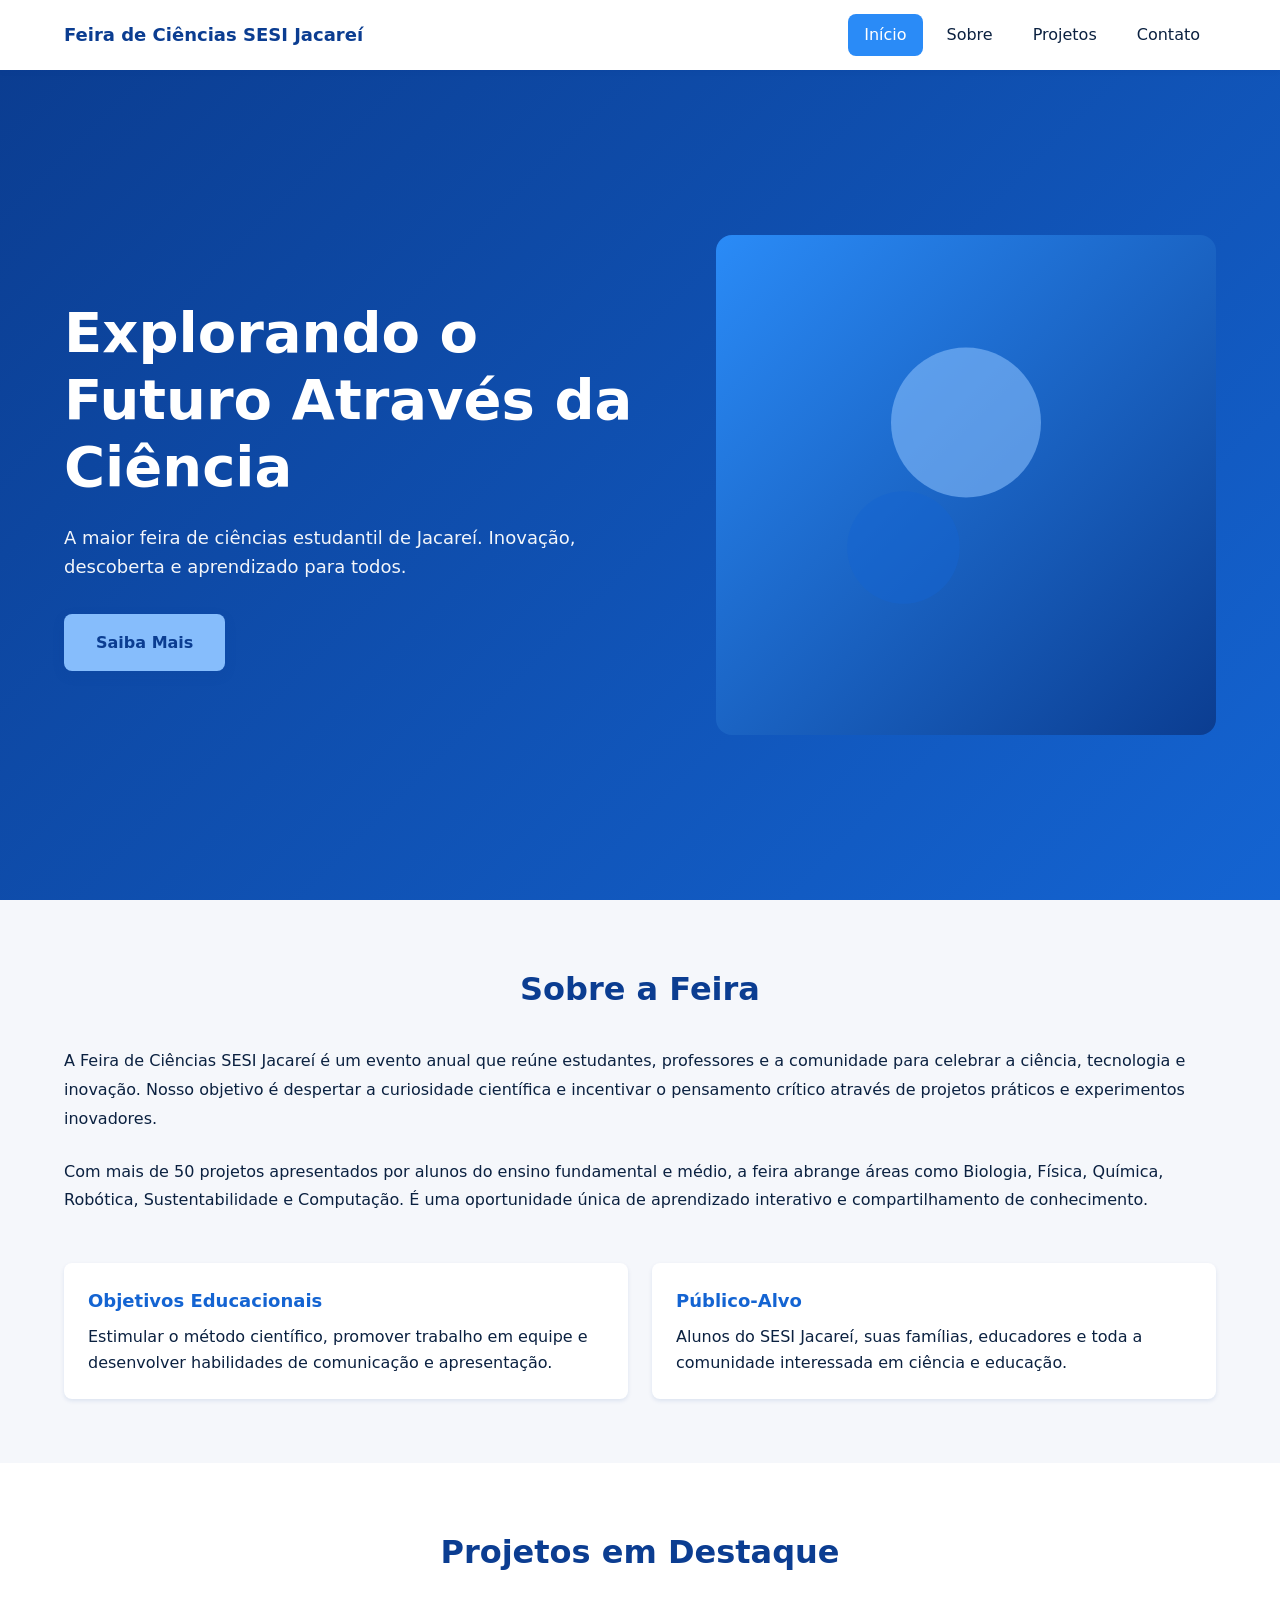
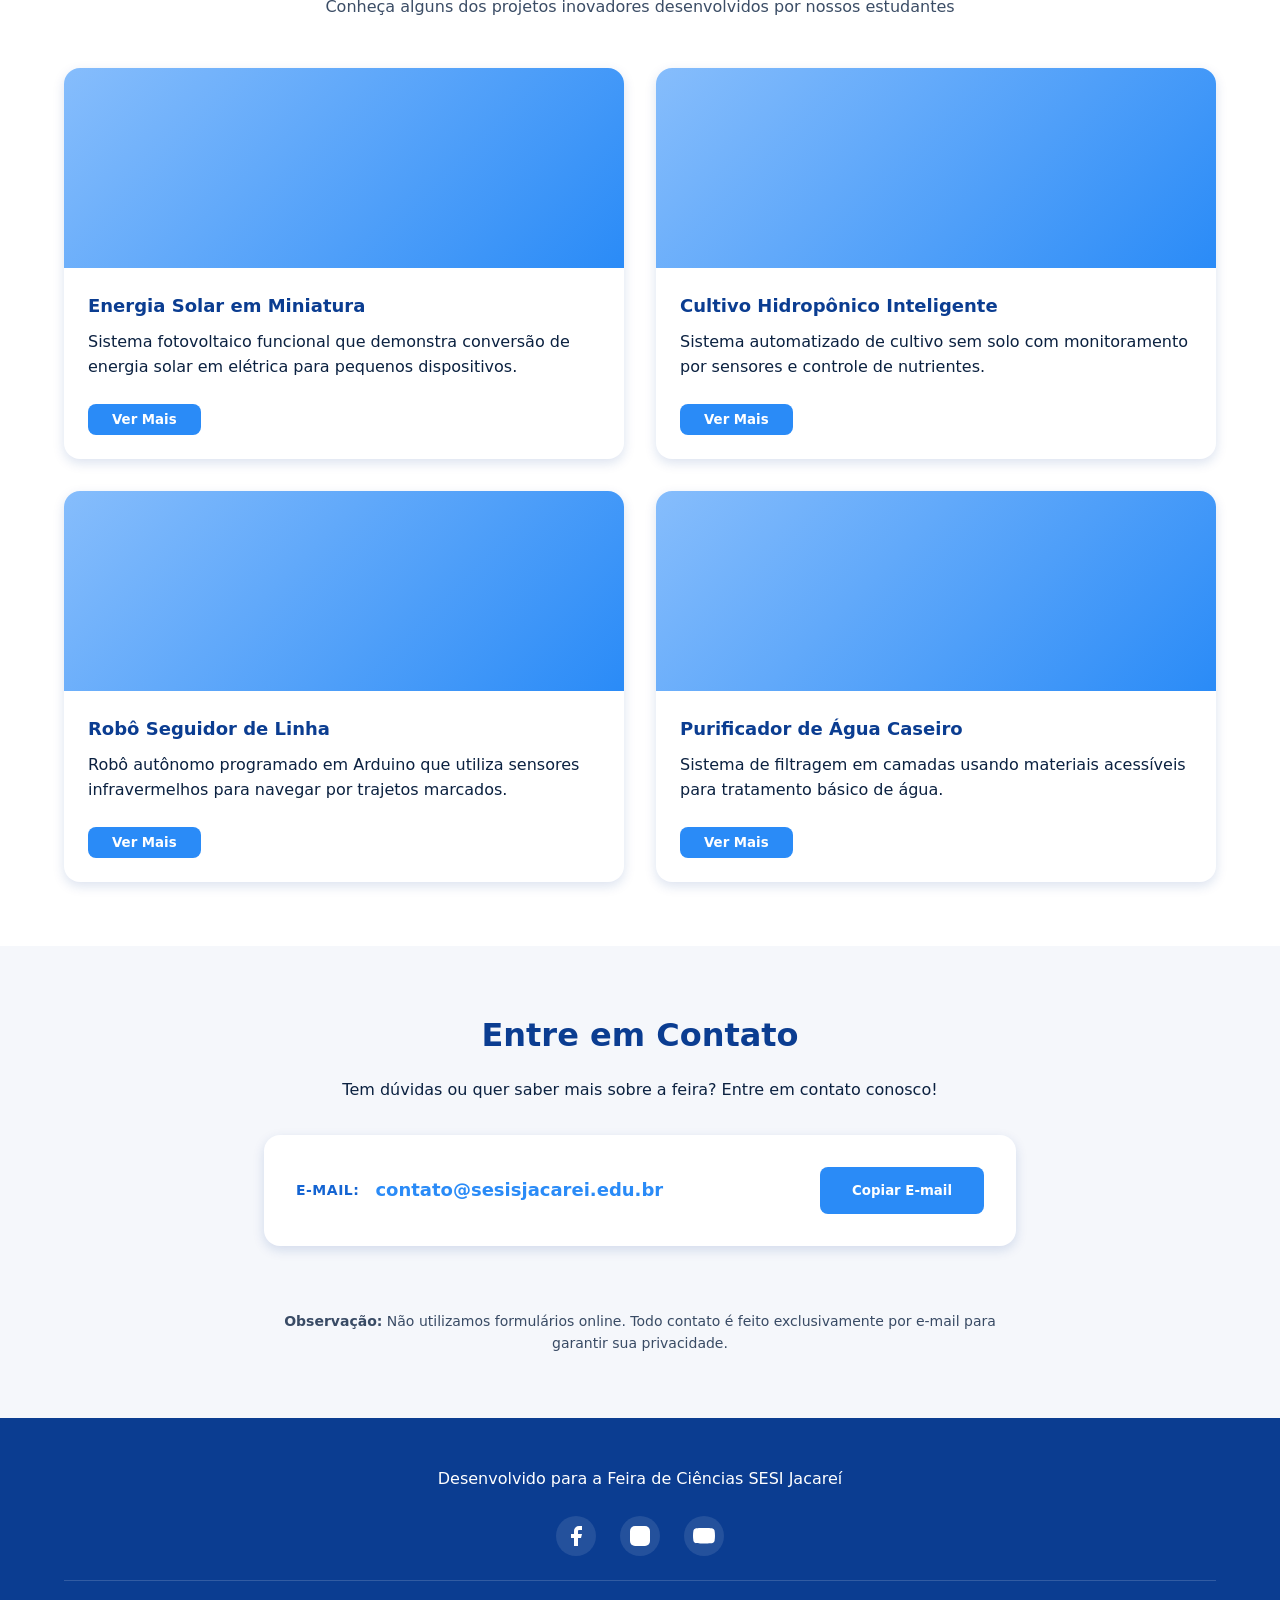
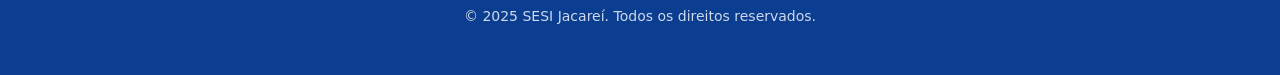
==== index.html @ a17e0c6d "Add landing page for Feira de Ciências SESI Jacareí Create a professional, accessible, and responsiv" ====
<!-- ========================================
     INDEX.HTML - Feira de Ciências SESI Jacareí
     HTML semântico e acessível (WCAG 2.1 AA)
     ======================================== -->
<!DOCTYPE html>
<html lang="pt-BR">
<head>
    <meta charset="UTF-8">
    <meta name="viewport" content="width=device-width, initial-scale=1.0">
    <meta name="description" content="Feira de Ciências SESI Jacareí - Explorando o futuro através da ciência e inovação">
    <meta name="theme-color" content="#0b3d91">
    <title>Feira de Ciências SESI Jacareí 2025</title>
    <link rel="stylesheet" href="styles.css">
</head>
<body>
    <!-- Header fixo com navegação -->
    <header class="header" id="header">
        <div class="header__container">
            <div class="header__logo">
                <a href="#hero" class="header__logo-link" aria-label="Ir para o início">
                    Feira de Ciências SESI Jacareí
                </a>
            </div>
            
            <button 
                class="header__toggle" 
                id="menu-toggle" 
                aria-expanded="false" 
                aria-controls="nav-menu"
                aria-label="Abrir menu de navegação">
                <span class="header__toggle-icon"></span>
            </button>
            
            <nav class="nav" id="nav-menu">
                <ul class="nav__list">
                    <li class="nav__item">
                        <a href="#hero" class="nav__link nav__link--active">Início</a>
                    </li>
                    <li class="nav__item">
                        <a href="#about" class="nav__link">Sobre</a>
                    </li>
                    <li class="nav__item">
                        <a href="#projects" class="nav__link">Projetos</a>
                    </li>
                    <li class="nav__item">
                        <a href="#contact" class="nav__link">Contato</a>
                    </li>
                </ul>
            </nav>
        </div>
    </header>

    <main class="main">
        <!-- Hero Section -->
        <section class="hero" id="hero">
            <div class="hero__container">
                <div class="hero__content">
                    <h1 class="hero__title">
                        Explorando o Futuro Através da Ciência
                    </h1>
                    <p class="hero__subtitle">
                        A maior feira de ciências estudantil de Jacareí. 
                        Inovação, descoberta e aprendizado para todos.
                    </p>
                    <a href="#about" class="hero__cta">
                        Saiba Mais
                    </a>
                </div>
                <div class="hero__image">
                    <!-- Imagem responsiva com srcset -->
                    <picture>
                        <source 
                            media="(min-width: 768px)" 
                            srcset="data:image/svg+xml,%3Csvg xmlns='http://www.w3.org/2000/svg' viewBox='0 0 800 600'%3E%3Cdefs%3E%3ClinearGradient id='grad' x1='0%25' y1='0%25' x2='100%25' y2='100%25'%3E%3Cstop offset='0%25' style='stop-color:%232a8bf7;stop-opacity:1' /%3E%3Cstop offset='100%25' style='stop-color:%230b3d91;stop-opacity:1' /%3E%3C/linearGradient%3E%3C/defs%3E%3Crect width='800' height='600' fill='url(%23grad)'/%3E%3Ccircle cx='400' cy='200' r='80' fill='%2386bdfc' opacity='0.6'/%3E%3Ccircle cx='300' cy='350' r='60' fill='%231464d2' opacity='0.5'/%3E%3Ccircle cx='550' cy='400' r='70' fill='%232a8bf7' opacity='0.4'/%3E%3Cpath d='M 200 500 Q 400 400 600 500' stroke='%23f5f7fb' stroke-width='3' fill='none' opacity='0.7'/%3E%3C/svg%3E">
                        <img 
                            src="data:image/svg+xml,%3Csvg xmlns='http://www.w3.org/2000/svg' viewBox='0 0 400 400'%3E%3Cdefs%3E%3ClinearGradient id='grad2' x1='0%25' y1='0%25' x2='100%25' y2='100%25'%3E%3Cstop offset='0%25' style='stop-color:%232a8bf7;stop-opacity:1' /%3E%3Cstop offset='100%25' style='stop-color:%230b3d91;stop-opacity:1' /%3E%3C/linearGradient%3E%3C/defs%3E%3Crect width='400' height='400' fill='url(%23grad2)'/%3E%3Ccircle cx='200' cy='150' r='60' fill='%2386bdfc' opacity='0.6'/%3E%3Ccircle cx='150' cy='250' r='45' fill='%231464d2' opacity='0.5'/%3E%3C/svg%3E" 
                            alt="Ilustração representando ciência e inovação com formas geométricas abstratas"
                            class="hero__img"
                            loading="lazy">
                    </picture>
                </div>
            </div>
        </section>

        <!-- Sobre Section -->
        <section class="about" id="about">
            <div class="about__container">
                <h2 class="about__title">Sobre a Feira</h2>
                <div class="about__content">
                    <p class="about__text">
                        A Feira de Ciências SESI Jacareí é um evento anual que reúne estudantes, 
                        professores e a comunidade para celebrar a ciência, tecnologia e inovação. 
                        Nosso objetivo é despertar a curiosidade científica e incentivar o 
                        pensamento crítico através de projetos práticos e experimentos inovadores.
                    </p>
                    <p class="about__text">
                        Com mais de 50 projetos apresentados por alunos do ensino fundamental e médio, 
                        a feira abrange áreas como Biologia, Física, Química, Robótica, Sustentabilidade 
                        e Computação. É uma oportunidade única de aprendizado interativo e compartilhamento 
                        de conhecimento.
                    </p>
                    <div class="about__highlights">
                        <div class="about__highlight-item">
                            <h3 class="about__highlight-title">Objetivos Educacionais</h3>
                            <p class="about__highlight-text">
                                Estimular o método científico, promover trabalho em equipe e 
                                desenvolver habilidades de comunicação e apresentação.
                            </p>
                        </div>
                        <div class="about__highlight-item">
                            <h3 class="about__highlight-title">Público-Alvo</h3>
                            <p class="about__highlight-text">
                                Alunos do SESI Jacareí, suas famílias, educadores e toda a 
                                comunidade interessada em ciência e educação.
                            </p>
                        </div>
                    </div>
                </div>
            </div>
        </section>

        <!-- Projetos Section -->
        <section class="projects" id="projects">
            <div class="projects__container">
                <h2 class="projects__title">Projetos em Destaque</h2>
                <p class="projects__subtitle">
                    Conheça alguns dos projetos inovadores desenvolvidos por nossos estudantes
                </p>
                <div class="projects__grid" id="projects-grid">
                    <!-- Cards serão inseridos via JavaScript -->
                </div>
            </div>
        </section>

        <!-- Contato Section -->
        <section class="contact" id="contact">
            <div class="contact__container">
                <h2 class="contact__title">Entre em Contato</h2>
                <p class="contact__description">
                    Tem dúvidas ou quer saber mais sobre a feira? Entre em contato conosco!
                </p>
                
                <div class="contact__email-box">
                    <div class="contact__email-content">
                        <span class="contact__email-label">E-mail:</span>
                        <a 
                            href="mailto:contato@sesisjacarei.edu.br" 
                            class="contact__email-link"
                            id="email-link">
                            contato@sesisjacarei.edu.br
                        </a>
                    </div>
                    <button 
                        class="contact__copy-btn" 
                        id="copy-email-btn"
                        aria-label="Copiar e-mail para a área de transferência">
                        Copiar E-mail
                    </button>
                </div>
                
                <!-- Feedback acessível para cópia -->
                <div 
                    class="contact__feedback" 
                    id="copy-feedback" 
                    role="status" 
                    aria-live="polite" 
                    aria-atomic="true">
                </div>
                
                <p class="contact__note">
                    <strong>Observação:</strong> Não utilizamos formulários online. 
                    Todo contato é feito exclusivamente por e-mail para garantir sua privacidade.
                </p>
            </div>
        </section>
    </main>

    <!-- Footer -->
    <footer class="footer">
        <div class="footer__container">
            <div class="footer__content">
                <p class="footer__text">
                    Desenvolvido para a Feira de Ciências SESI Jacareí
                </p>
                <div class="footer__social">
                    <a href="#" class="footer__social-link" aria-label="Visite nosso Facebook">
                        <svg width="24" height="24" viewBox="0 0 24 24" fill="currentColor" aria-hidden="true">
                            <path d="M18 2h-3a5 5 0 0 0-5 5v3H7v4h3v8h4v-8h3l1-4h-4V7a1 1 0 0 1 1-1h3z"/>
                        </svg>
                    </a>
                    <a href="#" class="footer__social-link" aria-label="Visite nosso Instagram">
                        <svg width="24" height="24" viewBox="0 0 24 24" fill="currentColor" aria-hidden="true">
                            <rect x="2" y="2" width="20" height="20" rx="5" ry="5"/>
                            <path d="M16 11.37A4 4 0 1 1 12.63 8 4 4 0 0 1 16 11.37z" fill="white"/>
                            <line x1="17.5" y1="6.5" x2="17.51" y2="6.5" stroke="white" stroke-width="2"/>
                        </svg>
                    </a>
                    <a href="#" class="footer__social-link" aria-label="Visite nosso YouTube">
                        <svg width="24" height="24" viewBox="0 0 24 24" fill="currentColor" aria-hidden="true">
                            <path d="M22.54 6.42a2.78 2.78 0 0 0-1.94-2C18.88 4 12 4 12 4s-6.88 0-8.6.46a2.78 2.78 0 0 0-1.94 2A29 29 0 0 0 1 11.75a29 29 0 0 0 .46 5.33A2.78 2.78 0 0 0 3.4 19c1.72.46 8.6.46 8.6.46s6.88 0 8.6-.46a2.78 2.78 0 0 0 1.94-2 29 29 0 0 0 .46-5.25 29 29 0 0 0-.46-5.33z"/>
                            <polygon points="9.75 15.02 15.5 11.75 9.75 8.48 9.75 15.02" fill="white"/>
                        </svg>
                    </a>
                </div>
            </div>
            <p class="footer__copyright">
                &copy; 2025 SESI Jacareí. Todos os direitos reservados.
            </p>
        </div>
    </footer>

    <!-- Modal para Ver Mais (acessível) -->
    <div class="modal" id="project-modal" role="dialog" aria-modal="true" aria-labelledby="modal-title" hidden>
        <div class="modal__overlay" id="modal-overlay"></div>
        <div class="modal__content">
            <button class="modal__close" id="modal-close" aria-label="Fechar modal">
                &times;
            </button>
            <h3 class="modal__title" id="modal-title"></h3>
            <div class="modal__body" id="modal-body"></div>
        </div>
    </div>

    <script src="script.js" defer></script>
</body>
</html>
---- styles.css ----
/* ========================================
   STYLES.CSS - Feira de Ciências SESI Jacareí
   CSS modular, mobile-first com variáveis
   Metodologia BEM para nomenclatura
   ======================================== */

/* ========================================
   1. CUSTOM PROPERTIES (Variáveis CSS)
   ======================================== */
:root {
    /* Paleta de cores - tons de azul */
    --blue-900: #0b3d91;
    --blue-700: #1464d2;
    --blue-500: #2a8bf7;
    --blue-300: #86bdfc;
    --gray-100: #f5f7fb;
    --text: #0b2140;
    --white: #ffffff;
    
    /* Tipografia */
    --font-primary: 'Poppins', system-ui, -apple-system, Arial, sans-serif;
    --font-size-base: 1rem;
    --font-size-sm: 0.875rem;
    --font-size-lg: 1.125rem;
    --font-size-xl: clamp(1.5rem, 4vw, 2rem);
    --font-size-2xl: clamp(2rem, 6vw, 3.5rem);
    
    /* Espaçamento */
    --spacing-xs: 0.5rem;
    --spacing-sm: 1rem;
    --spacing-md: 1.5rem;
    --spacing-lg: 2rem;
    --spacing-xl: 3rem;
    --spacing-2xl: 4rem;
    
    /* Layout */
    --container-max-width: 1200px;
    --header-height: 70px;
    
    /* Transições */
    --transition-base: 0.3s ease;
    --transition-slow: 0.5s ease;
    
    /* Sombras */
    --shadow-sm: 0 2px 4px rgba(11, 61, 145, 0.1);
    --shadow-md: 0 4px 12px rgba(11, 61, 145, 0.15);
    --shadow-lg: 0 8px 24px rgba(11, 61, 145, 0.2);
    
    /* Border radius */
    --radius-sm: 0.25rem;
    --radius-md: 0.5rem;
    --radius-lg: 1rem;
}

/* ========================================
   2. RESET E BASE
   ======================================== */
*, *::before, *::after {
    box-sizing: border-box;
    margin: 0;
    padding: 0;
}

html {
    scroll-behavior: smooth;
    font-size: 16px;
}

body {
    font-family: var(--font-primary);
    font-size: var(--font-size-base);
    line-height: 1.6;
    color: var(--text);
    background-color: var(--white);
    overflow-x: hidden;
}

/* Acessibilidade - respeitar preferência de movimento reduzido */
@media (prefers-reduced-motion: reduce) {
    *, *::before, *::after {
        animation-duration: 0.01ms !important;
        animation-iteration-count: 1 !important;
        transition-duration: 0.01ms !important;
    }
    
    html {
        scroll-behavior: auto;
    }
}

/* Foco visível para navegação por teclado */
:focus {
    outline: 3px solid var(--blue-500);
    outline-offset: 2px;
}

:focus:not(:focus-visible) {
    outline: none;
}

:focus-visible {
    outline: 3px solid var(--blue-500);
    outline-offset: 2px;
}

img {
    max-width: 100%;
    height: auto;
    display: block;
}

a {
    text-decoration: none;
    color: inherit;
}

button {
    font-family: inherit;
    cursor: pointer;
    border: none;
    background: none;
}

ul {
    list-style: none;
}

/* ========================================
   3. HEADER (fixo com navegação)
   ======================================== */
.header {
    position: fixed;
    top: 0;
    left: 0;
    width: 100%;
    height: var(--header-height);
    background-color: var(--white);
    box-shadow: var(--shadow-sm);
    z-index: 1000;
    transition: box-shadow var(--transition-base);
}

.header--scrolled {
    box-shadow: var(--shadow-md);
}

.header__container {
    max-width: var(--container-max-width);
    height: 100%;
    margin: 0 auto;
    padding: 0 var(--spacing-sm);
    display: flex;
    align-items: center;
    justify-content: space-between;
}

.header__logo-link {
    font-size: var(--font-size-lg);
    font-weight: 700;
    color: var(--blue-900);
    transition: color var(--transition-base);
}

.header__logo-link:hover,
.header__logo-link:focus {
    color: var(--blue-500);
}

/* Menu hamburger (mobile) */
.header__toggle {
    display: flex;
    flex-direction: column;
    justify-content: center;
    align-items: center;
    width: 30px;
    height: 30px;
    padding: 0;
    z-index: 1001;
}

.header__toggle-icon,
.header__toggle-icon::before,
.header__toggle-icon::after {
    width: 25px;
    height: 3px;
    background-color: var(--blue-900);
    border-radius: var(--radius-sm);
    transition: all var(--transition-base);
}

.header__toggle-icon {
    position: relative;
}

.header__toggle-icon::before,
.header__toggle-icon::after {
    content: '';
    position: absolute;
    left: 0;
}

.header__toggle-icon::before {
    top: -8px;
}

.header__toggle-icon::after {
    top: 8px;
}

/* Animação do hamburger quando ativo */
.header__toggle[aria-expanded="true"] .header__toggle-icon {
    background-color: transparent;
}

.header__toggle[aria-expanded="true"] .header__toggle-icon::before {
    top: 0;
    transform: rotate(45deg);
}

.header__toggle[aria-expanded="true"] .header__toggle-icon::after {
    top: 0;
    transform: rotate(-45deg);
}

/* Navegação mobile */
.nav {
    position: fixed;
    top: var(--header-height);
    left: 0;
    width: 100%;
    height: calc(100vh - var(--header-height));
    background-color: var(--white);
    transform: translateX(-100%);
    transition: transform var(--transition-base);
    overflow-y: auto;
}

.nav--active {
    transform: translateX(0);
}

.nav__list {
    display: flex;
    flex-direction: column;
    padding: var(--spacing-md);
    gap: var(--spacing-xs);
}

.nav__link {
    display: block;
    padding: var(--spacing-sm);
    font-size: var(--font-size-lg);
    font-weight: 500;
    color: var(--text);
    border-radius: var(--radius-md);
    transition: all var(--transition-base);
}

.nav__link:hover,
.nav__link:focus {
    background-color: var(--gray-100);
    color: var(--blue-700);
}

.nav__link--active {
    background-color: var(--blue-500);
    color: var(--white);
}

/* ========================================
   4. MAIN & SECTIONS
   ======================================== */
.main {
    margin-top: var(--header-height);
}

/* Container padrão para seções */
section {
    padding: var(--spacing-xl) var(--spacing-sm);
}

/* ========================================
   5. HERO SECTION
   ======================================== */
.hero {
    background: linear-gradient(135deg, var(--blue-900) 0%, var(--blue-700) 100%);
    color: var(--white);
    padding: var(--spacing-2xl) var(--spacing-sm);
    min-height: calc(100vh - var(--header-height));
    display: flex;
    align-items: center;
}

.hero__container {
    max-width: var(--container-max-width);
    margin: 0 auto;
    width: 100%;
    display: flex;
    flex-direction: column;
    gap: var(--spacing-xl);
}

.hero__content {
    text-align: center;
}

.hero__title {
    font-size: var(--font-size-2xl);
    font-weight: 700;
    line-height: 1.2;
    margin-bottom: var(--spacing-md);
    animation: fadeInUp 0.8s ease;
}

.hero__subtitle {
    font-size: var(--font-size-lg);
    line-height: 1.6;
    margin-bottom: var(--spacing-lg);
    opacity: 0.95;
    animation: fadeInUp 0.8s ease 0.2s backwards;
}

.hero__cta {
    display: inline-block;
    padding: var(--spacing-sm) var(--spacing-lg);
    background-color: var(--blue-300);
    color: var(--blue-900);
    font-weight: 600;
    border-radius: var(--radius-md);
    box-shadow: var(--shadow-md);
    transition: all var(--transition-base);
    animation: fadeInUp 0.8s ease 0.4s backwards;
}

.hero__cta:hover,
.hero__cta:focus {
    background-color: var(--white);
    transform: translateY(-2px);
    box-shadow: var(--shadow-lg);
}

.hero__image {
    width: 100%;
    max-width: 500px;
    margin: 0 auto;
    animation: fadeIn 1s ease 0.6s backwards;
}

.hero__img {
    width: 100%;
    border-radius: var(--radius-lg);
}

/* Animações */
@keyframes fadeInUp {
    from {
        opacity: 0;
        transform: translateY(30px);
    }
    to {
        opacity: 1;
        transform: translateY(0);
    }
}

@keyframes fadeIn {
    from {
        opacity: 0;
    }
    to {
        opacity: 1;
    }
}

/* ========================================
   6. ABOUT SECTION
   ======================================== */
.about {
    background-color: var(--gray-100);
}

.about__container {
    max-width: var(--container-max-width);
    margin: 0 auto;
}

.about__title {
    font-size: var(--font-size-xl);
    font-weight: 700;
    color: var(--blue-900);
    margin-bottom: var(--spacing-lg);
    text-align: center;
}

.about__content {
    display: flex;
    flex-direction: column;
    gap: var(--spacing-md);
}

.about__text {
    font-size: var(--font-size-base);
    line-height: 1.8;
    color: var(--text);
}

.about__highlights {
    display: grid;
    gap: var(--spacing-md);
    margin-top: var(--spacing-md);
}

.about__highlight-item {
    padding: var(--spacing-md);
    background-color: var(--white);
    border-radius: var(--radius-md);
    box-shadow: var(--shadow-sm);
    transition: transform var(--transition-base), box-shadow var(--transition-base);
}

.about__highlight-item:hover {
    transform: translateY(-4px);
    box-shadow: var(--shadow-md);
}

.about__highlight-title {
    font-size: var(--font-size-lg);
    font-weight: 600;
    color: var(--blue-700);
    margin-bottom: var(--spacing-xs);
}

.about__highlight-text {
    font-size: var(--font-size-base);
    line-height: 1.6;
}

/* ========================================
   7. PROJECTS SECTION
   ======================================== */
.projects {
    background-color: var(--white);
}

.projects__container {
    max-width: var(--container-max-width);
    margin: 0 auto;
}

.projects__title {
    font-size: var(--font-size-xl);
    font-weight: 700;
    color: var(--blue-900);
    margin-bottom: var(--spacing-sm);
    text-align: center;
}

.projects__subtitle {
    font-size: var(--font-size-base);
    color: var(--text);
    text-align: center;
    margin-bottom: var(--spacing-xl);
    opacity: 0.8;
}

.projects__grid {
    display: grid;
    gap: var(--spacing-lg);
}

/* Card de projeto (BEM) */
.project-card {
    background-color: var(--white);
    border-radius: var(--radius-lg);
    box-shadow: var(--shadow-md);
    overflow: hidden;
    transition: all var(--transition-base);
    display: flex;
    flex-direction: column;
}

.project-card:hover {
    transform: translateY(-8px);
    box-shadow: var(--shadow-lg);
}

.project-card__image {
    width: 100%;
    height: 200px;
    object-fit: cover;
    background: linear-gradient(135deg, var(--blue-300), var(--blue-500));
}

.project-card__content {
    padding: var(--spacing-md);
    flex: 1;
    display: flex;
    flex-direction: column;
}

.project-card__title {
    font-size: var(--font-size-lg);
    font-weight: 600;
    color: var(--blue-900);
    margin-bottom: var(--spacing-xs);
}

.project-card__description {
    font-size: var(--font-size-base);
    line-height: 1.6;
    color: var(--text);
    margin-bottom: var(--spacing-md);
    flex: 1;
}

.project-card__btn {
    align-self: flex-start;
    padding: var(--spacing-xs) var(--spacing-md);
    background-color: var(--blue-500);
    color: var(--white);
    font-weight: 600;
    border-radius: var(--radius-md);
    transition: all var(--transition-base);
}

.project-card__btn:hover,
.project-card__btn:focus {
    background-color: var(--blue-700);
    transform: scale(1.05);
}

/* ========================================
   8. CONTACT SECTION
   ======================================== */
.contact {
    background-color: var(--gray-100);
}

.contact__container {
    max-width: 800px;
    margin: 0 auto;
    text-align: center;
}

.contact__title {
    font-size: var(--font-size-xl);
    font-weight: 700;
    color: var(--blue-900);
    margin-bottom: var(--spacing-sm);
}

.contact__description {
    font-size: var(--font-size-base);
    color: var(--text);
    margin-bottom: var(--spacing-lg);
}

.contact__email-box {
    background-color: var(--white);
    padding: var(--spacing-lg);
    border-radius: var(--radius-lg);
    box-shadow: var(--shadow-md);
    margin-bottom: var(--spacing-md);
    display: flex;
    flex-direction: column;
    gap: var(--spacing-md);
    align-items: center;
}

.contact__email-content {
    display: flex;
    flex-direction: column;
    gap: var(--spacing-xs);
}

.contact__email-label {
    font-size: var(--font-size-sm);
    font-weight: 600;
    color: var(--blue-700);
    text-transform: uppercase;
    letter-spacing: 0.5px;
}

.contact__email-link {
    font-size: var(--font-size-lg);
    font-weight: 600;
    color: var(--blue-500);
    word-break: break-all;
    transition: color var(--transition-base);
}

.contact__email-link:hover,
.contact__email-link:focus {
    color: var(--blue-700);
    text-decoration: underline;
}

.contact__copy-btn {
    padding: var(--spacing-sm) var(--spacing-lg);
    background-color: var(--blue-500);
    color: var(--white);
    font-weight: 600;
    border-radius: var(--radius-md);
    transition: all var(--transition-base);
}

.contact__copy-btn:hover,
.contact__copy-btn:focus {
    background-color: var(--blue-700);
    transform: scale(1.05);
}

.contact__feedback {
    min-height: 24px;
    font-size: var(--font-size-sm);
    font-weight: 600;
    color: var(--blue-700);
    margin-bottom: var(--spacing-sm);
}

.contact__note {
    font-size: var(--font-size-sm);
    color: var(--text);
    opacity: 0.8;
    line-height: 1.6;
}

/* ========================================
   9. FOOTER
   ======================================== */
.footer {
    background-color: var(--blue-900);
    color: var(--white);
    padding: var(--spacing-xl) var(--spacing-sm);
}

.footer__container {
    max-width: var(--container-max-width);
    margin: 0 auto;
    text-align: center;
}

.footer__content {
    margin-bottom: var(--spacing-md);
}

.footer__text {
    font-size: var(--font-size-base);
    margin-bottom: var(--spacing-md);
}

.footer__social {
    display: flex;
    justify-content: center;
    gap: var(--spacing-md);
}

.footer__social-link {
    display: flex;
    align-items: center;
    justify-content: center;
    width: 40px;
    height: 40px;
    background-color: rgba(255, 255, 255, 0.1);
    border-radius: 50%;
    transition: all var(--transition-base);
}

.footer__social-link:hover,
.footer__social-link:focus {
    background-color: var(--blue-500);
    transform: translateY(-4px);
}

.footer__copyright {
    font-size: var(--font-size-sm);
    opacity: 0.8;
    padding-top: var(--spacing-md);
    border-top: 1px solid rgba(255, 255, 255, 0.2);
}

/* ========================================
   10. MODAL (acessível)
   ======================================== */
.modal {
    position: fixed;
    top: 0;
    left: 0;
    width: 100%;
    height: 100%;
    z-index: 2000;
    display: flex;
    align-items: center;
    justify-content: center;
    padding: var(--spacing-sm);
}

.modal[hidden] {
    display: none;
}

.modal__overlay {
    position: absolute;
    top: 0;
    left: 0;
    width: 100%;
    height: 100%;
    background-color: rgba(11, 45, 64, 0.8);
    animation: fadeIn 0.3s ease;
}

.modal__content {
    position: relative;
    background-color: var(--white);
    border-radius: var(--radius-lg);
    padding: var(--spacing-xl);
    max-width: 900px;
    width: 95%;
    max-height: 90vh;
    overflow-y: auto;
    box-shadow: var(--shadow-lg);
    animation: slideIn 0.3s ease;
}

@keyframes slideIn {
    from {
        opacity: 0;
        transform: translateY(-50px);
    }
    to {
        opacity: 1;
        transform: translateY(0);
    }
}

.modal__close {
    position: absolute;
    top: var(--spacing-sm);
    right: var(--spacing-sm);
    width: 32px;
    height: 32px;
    font-size: 24px;
    line-height: 1;
    color: var(--text);
    background-color: var(--gray-100);
    border-radius: 50%;
    transition: all var(--transition-base);
}

.modal__close:hover,
.modal__close:focus {
    background-color: var(--blue-500);
    color: var(--white);
    transform: rotate(90deg);
}

.modal__title {
    font-size: var(--font-size-xl);
    font-weight: 700;
    color: var(--blue-900);
    margin-bottom: var(--spacing-md);
    padding-right: var(--spacing-xl);
}

.modal__body {
    font-size: var(--font-size-base);
    line-height: 1.8;
    color: var(--text);
}

/* ========================================
   11. RESPONSIVE (Mobile-First)
   ======================================== */

/* Tablet (768px+) */
@media (min-width: 768px) {
    .header__toggle {
        display: none;
    }
    
    .nav {
        position: static;
        width: auto;
        height: auto;
        transform: none;
        background-color: transparent;
    }
    
    .nav__list {
        flex-direction: row;
        padding: 0;
        gap: var(--spacing-xs);
    }
    
    .nav__link {
        font-size: var(--font-size-base);
        padding: var(--spacing-xs) var(--spacing-sm);
    }
    
    .hero__container {
        flex-direction: row;
        align-items: center;
    }
    
    .hero__content {
        flex: 1;
        text-align: left;
    }
    
    .hero__image {
        flex: 1;
    }
    
    .about__highlights {
        grid-template-columns: repeat(2, 1fr);
    }
    
    .projects__grid {
        grid-template-columns: repeat(2, 1fr);
    }
    
    .contact__email-box {
        flex-direction: row;
        justify-content: space-between;
    }
    
    .contact__email-content {
        flex-direction: row;
        align-items: center;
        gap: var(--spacing-sm);
    }
}

/* Desktop (1024px+) */
@media (min-width: 1024px) {
    section {
        padding: var(--spacing-2xl) var(--spacing-md);
    }
    
    .header__container,
    .hero__container,
    .about__container,
    .projects__container,
    .contact__container,
    .footer__container {
        padding-left: var(--spacing-md);
        padding-right: var(--spacing-md);
    }
    
    .projects__grid {
        grid-template-columns: repeat(2, 1fr);
    }
}

/* Large Desktop (1440px+) */
/* Estilos do carrossel */
.modal__carousel {
    position: relative;
    width: 100%;
    margin-bottom: var(--spacing-lg);
    border-radius: var(--radius-lg);
    overflow: hidden;
}

.modal__carousel-container {
    display: flex;
    transition: transform 0.5s ease;
}

.modal__carousel-item {
    flex: 0 0 100%;
    display: none;
    margin: 0;
}

.modal__carousel-item.active {
    display: block;
}

.modal__carousel-img {
    width: 100%;
    height: 400px;
    object-fit: cover;
    border-radius: var(--radius-md);
}

.modal__carousel-caption {
    text-align: center;
    padding: var(--spacing-xs);
    font-size: var(--font-size-sm);
    color: var(--text);
    background-color: var(--gray-100);
    border-radius: 0 0 var(--radius-md) var(--radius-md);
}

.modal__carousel-btn {
    position: absolute;
    top: 50%;
    transform: translateY(-50%);
    width: 40px;
    height: 40px;
    background-color: rgba(255, 255, 255, 0.8);
    border-radius: 50%;
    font-size: 24px;
    display: flex;
    align-items: center;
    justify-content: center;
    cursor: pointer;
    transition: all var(--transition-base);
    z-index: 1;
}

.modal__carousel-btn:hover {
    background-color: var(--white);
    transform: translateY(-50%) scale(1.1);
}

.modal__carousel-btn--prev {
    left: var(--spacing-sm);
}

.modal__carousel-btn--next {
    right: var(--spacing-sm);
}

.modal__carousel-dots {
    position: absolute;
    bottom: var(--spacing-sm);
    left: 50%;
    transform: translateX(-50%);
    display: flex;
    gap: var(--spacing-xs);
    z-index: 1;
}

.modal__carousel-dot {
    width: 10px;
    height: 10px;
    border-radius: 50%;
    background-color: rgba(255, 255, 255, 0.5);
    border: 2px solid var(--white);
    transition: all var(--transition-base);
}

.modal__carousel-dot.active,
.modal__carousel-dot:hover {
    background-color: var(--white);
    transform: scale(1.2);
}

/* Estilos da descrição detalhada */
.modal__content-wrapper {
    display: flex;
    flex-direction: column;
    gap: var(--spacing-lg);
}

.modal__text-content {
    flex: 1;
}

.modal__category {
    margin-bottom: var(--spacing-md);
    color: var(--blue-700);
    font-size: var(--font-size-lg);
}

.modal__description {
    margin-bottom: var(--spacing-lg);
    line-height: 1.8;
}

.modal__details {
    display: grid;
    gap: var(--spacing-md);
    background-color: var(--gray-100);
    padding: var(--spacing-lg);
    border-radius: var(--radius-lg);
}

.modal__detail-section {
    padding: var(--spacing-sm);
    background-color: var(--white);
    border-radius: var(--radius-md);
    box-shadow: var(--shadow-sm);
}

.modal__detail-title {
    color: var(--blue-900);
    font-size: var(--font-size-lg);
    margin-bottom: var(--spacing-xs);
}

.modal__detail-text {
    line-height: 1.6;
}

@media (min-width: 1440px) {
    .projects__grid {
        grid-template-columns: repeat(3, 1fr);
    }
    
    .modal__content {
        max-width: 1000px;
    }
    
    .modal__content-wrapper {
        flex-direction: row;
    }
    
    .modal__carousel {
        flex: 0 0 50%;
        margin-bottom: 0;
    }
    
    .modal__text-content {
        flex: 0 0 45%;
    }
}
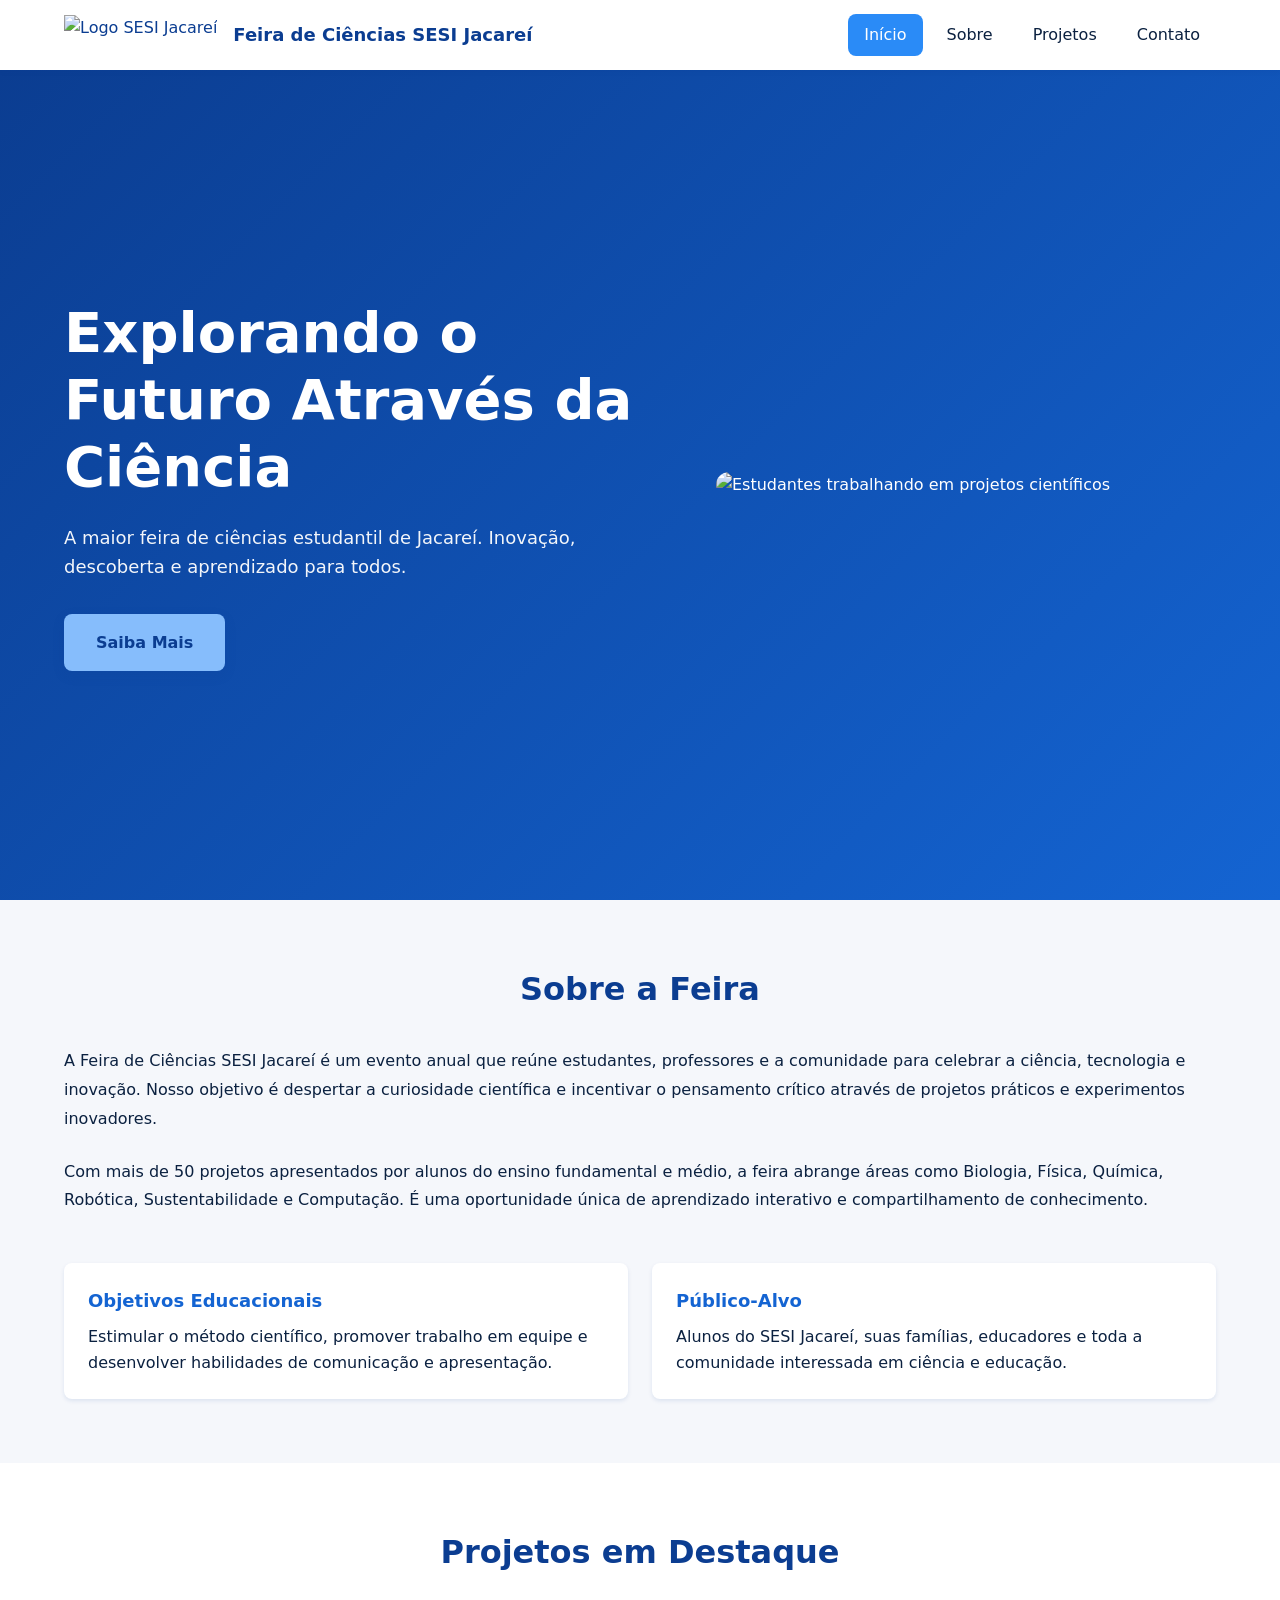
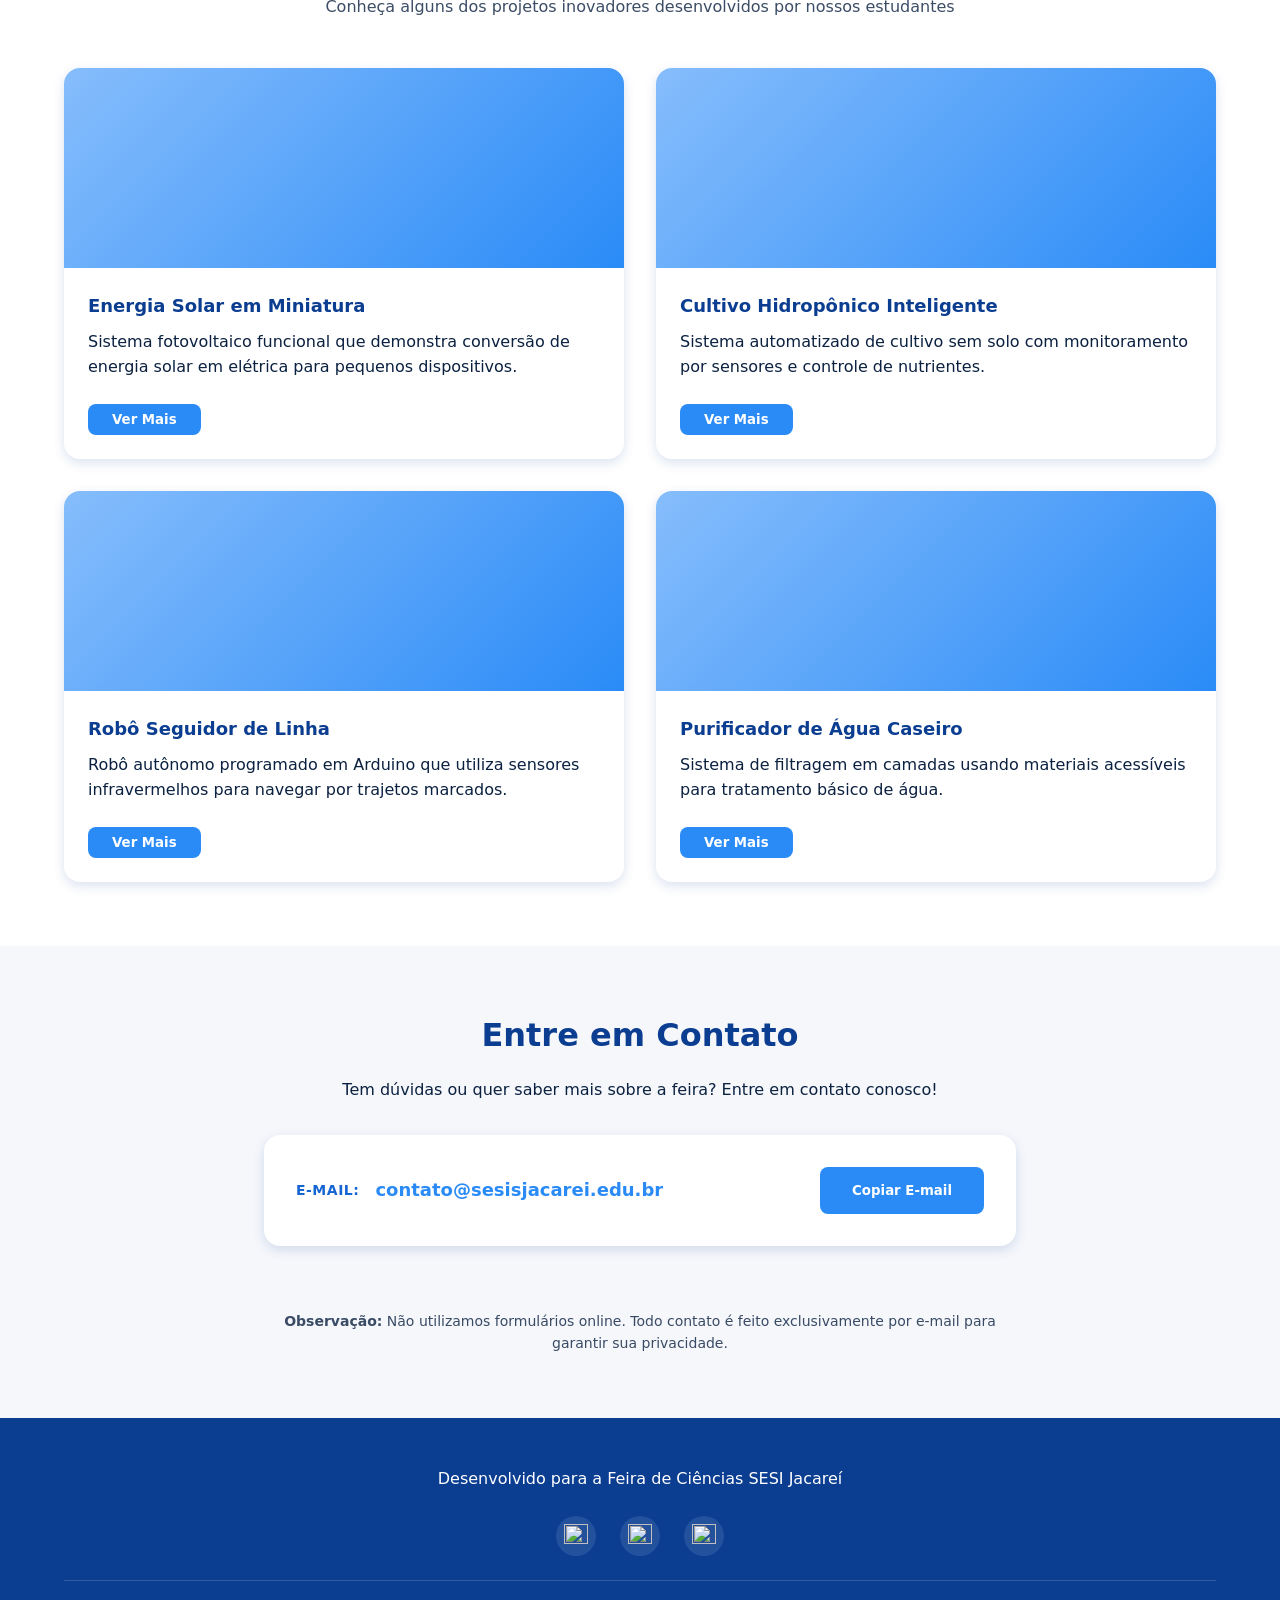
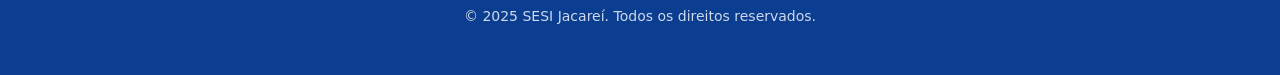
==== commit bf6a6f49: "Update images and enhance project data structure Replaced inline SVGs with image files for social ic" ====
--- a/index.html
+++ b/index.html
@@ -10,6 +10,7 @@
     <meta name="description" content="Feira de Ciências SESI Jacareí - Explorando o futuro através da ciência e inovação">
     <meta name="theme-color" content="#0b3d91">
     <title>Feira de Ciências SESI Jacareí 2025</title>
+    <link rel="icon" href="images/geral/favicon.ico" type="image/x-icon">
     <link rel="stylesheet" href="styles.css">
 </head>
 <body>
@@ -18,7 +19,8 @@
         <div class="header__container">
             <div class="header__logo">
                 <a href="#hero" class="header__logo-link" aria-label="Ir para o início">
-                    Feira de Ciências SESI Jacareí
+                    <img src="images/geral/logo.png" alt="Logo SESI Jacareí" class="header__logo-img">
+                    <span class="header__logo-text">Feira de Ciências SESI Jacareí</span>
                 </a>
             </div>
             
@@ -67,14 +69,11 @@
                     </a>
                 </div>
                 <div class="hero__image">
-                    <!-- Imagem responsiva com srcset -->
                     <picture>
-                        <source 
-                            media="(min-width: 768px)" 
-                            srcset="data:image/svg+xml,%3Csvg xmlns='http://www.w3.org/2000/svg' viewBox='0 0 800 600'%3E%3Cdefs%3E%3ClinearGradient id='grad' x1='0%25' y1='0%25' x2='100%25' y2='100%25'%3E%3Cstop offset='0%25' style='stop-color:%232a8bf7;stop-opacity:1' /%3E%3Cstop offset='100%25' style='stop-color:%230b3d91;stop-opacity:1' /%3E%3C/linearGradient%3E%3C/defs%3E%3Crect width='800' height='600' fill='url(%23grad)'/%3E%3Ccircle cx='400' cy='200' r='80' fill='%2386bdfc' opacity='0.6'/%3E%3Ccircle cx='300' cy='350' r='60' fill='%231464d2' opacity='0.5'/%3E%3Ccircle cx='550' cy='400' r='70' fill='%232a8bf7' opacity='0.4'/%3E%3Cpath d='M 200 500 Q 400 400 600 500' stroke='%23f5f7fb' stroke-width='3' fill='none' opacity='0.7'/%3E%3C/svg%3E">
+                        <source media="(min-width: 768px)" srcset="images/geral/hero-lg.jpg">
                         <img 
-                            src="data:image/svg+xml,%3Csvg xmlns='http://www.w3.org/2000/svg' viewBox='0 0 400 400'%3E%3Cdefs%3E%3ClinearGradient id='grad2' x1='0%25' y1='0%25' x2='100%25' y2='100%25'%3E%3Cstop offset='0%25' style='stop-color:%232a8bf7;stop-opacity:1' /%3E%3Cstop offset='100%25' style='stop-color:%230b3d91;stop-opacity:1' /%3E%3C/linearGradient%3E%3C/defs%3E%3Crect width='400' height='400' fill='url(%23grad2)'/%3E%3Ccircle cx='200' cy='150' r='60' fill='%2386bdfc' opacity='0.6'/%3E%3Ccircle cx='150' cy='250' r='45' fill='%231464d2' opacity='0.5'/%3E%3C/svg%3E" 
-                            alt="Ilustração representando ciência e inovação com formas geométricas abstratas"
+                            src="images/geral/hero.jpg" 
+                            alt="Estudantes trabalhando em projetos científicos"
                             class="hero__img"
                             loading="lazy">
                     </picture>
@@ -184,22 +183,13 @@
                 </p>
                 <div class="footer__social">
                     <a href="#" class="footer__social-link" aria-label="Visite nosso Facebook">
-                        <svg width="24" height="24" viewBox="0 0 24 24" fill="currentColor" aria-hidden="true">
-                            <path d="M18 2h-3a5 5 0 0 0-5 5v3H7v4h3v8h4v-8h3l1-4h-4V7a1 1 0 0 1 1-1h3z"/>
-                        </svg>
+                        <img src="images/geral/facebook.svg" alt="" width="24" height="24">
                     </a>
                     <a href="#" class="footer__social-link" aria-label="Visite nosso Instagram">
-                        <svg width="24" height="24" viewBox="0 0 24 24" fill="currentColor" aria-hidden="true">
-                            <rect x="2" y="2" width="20" height="20" rx="5" ry="5"/>
-                            <path d="M16 11.37A4 4 0 1 1 12.63 8 4 4 0 0 1 16 11.37z" fill="white"/>
-                            <line x1="17.5" y1="6.5" x2="17.51" y2="6.5" stroke="white" stroke-width="2"/>
-                        </svg>
+                        <img src="images/geral/instagram.svg" alt="" width="24" height="24">
                     </a>
                     <a href="#" class="footer__social-link" aria-label="Visite nosso YouTube">
-                        <svg width="24" height="24" viewBox="0 0 24 24" fill="currentColor" aria-hidden="true">
-                            <path d="M22.54 6.42a2.78 2.78 0 0 0-1.94-2C18.88 4 12 4 12 4s-6.88 0-8.6.46a2.78 2.78 0 0 0-1.94 2A29 29 0 0 0 1 11.75a29 29 0 0 0 .46 5.33A2.78 2.78 0 0 0 3.4 19c1.72.46 8.6.46 8.6.46s6.88 0 8.6-.46a2.78 2.78 0 0 0 1.94-2 29 29 0 0 0 .46-5.25 29 29 0 0 0-.46-5.33z"/>
-                            <polygon points="9.75 15.02 15.5 11.75 9.75 8.48 9.75 15.02" fill="white"/>
-                        </svg>
+                        <img src="images/geral/youtube.svg" alt="" width="24" height="24">
                     </a>
                 </div>
             </div>
--- a/styles.css
+++ b/styles.css
@@ -155,10 +155,21 @@
 }
 
 .header__logo-link {
+    display: flex;
+    align-items: center;
+    gap: var(--spacing-sm);
+    color: var(--blue-900);
+    transition: color var(--transition-base);
+}
+
+.header__logo-img {
+    height: 40px;
+    width: auto;
+}
+
+.header__logo-text {
     font-size: var(--font-size-lg);
     font-weight: 700;
-    color: var(--blue-900);
-    transition: color var(--transition-base);
 }
 
 .header__logo-link:hover,
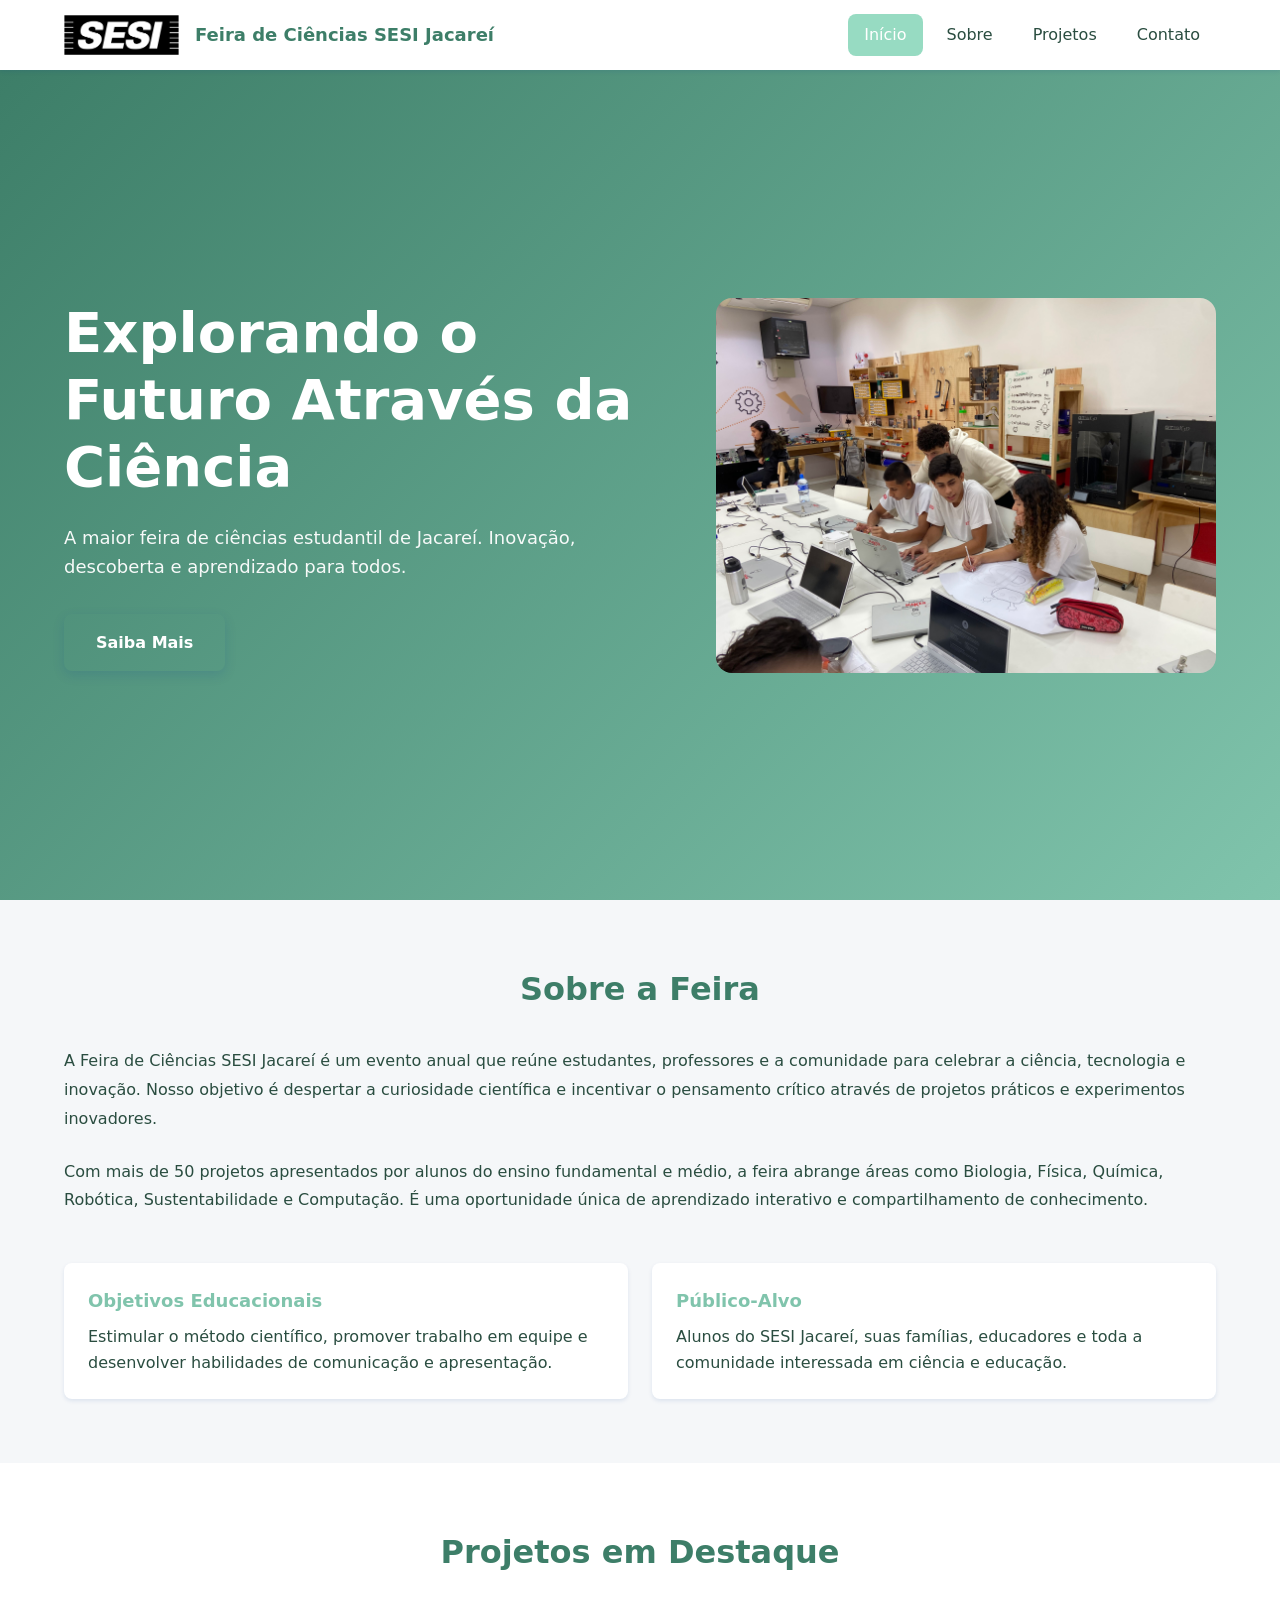
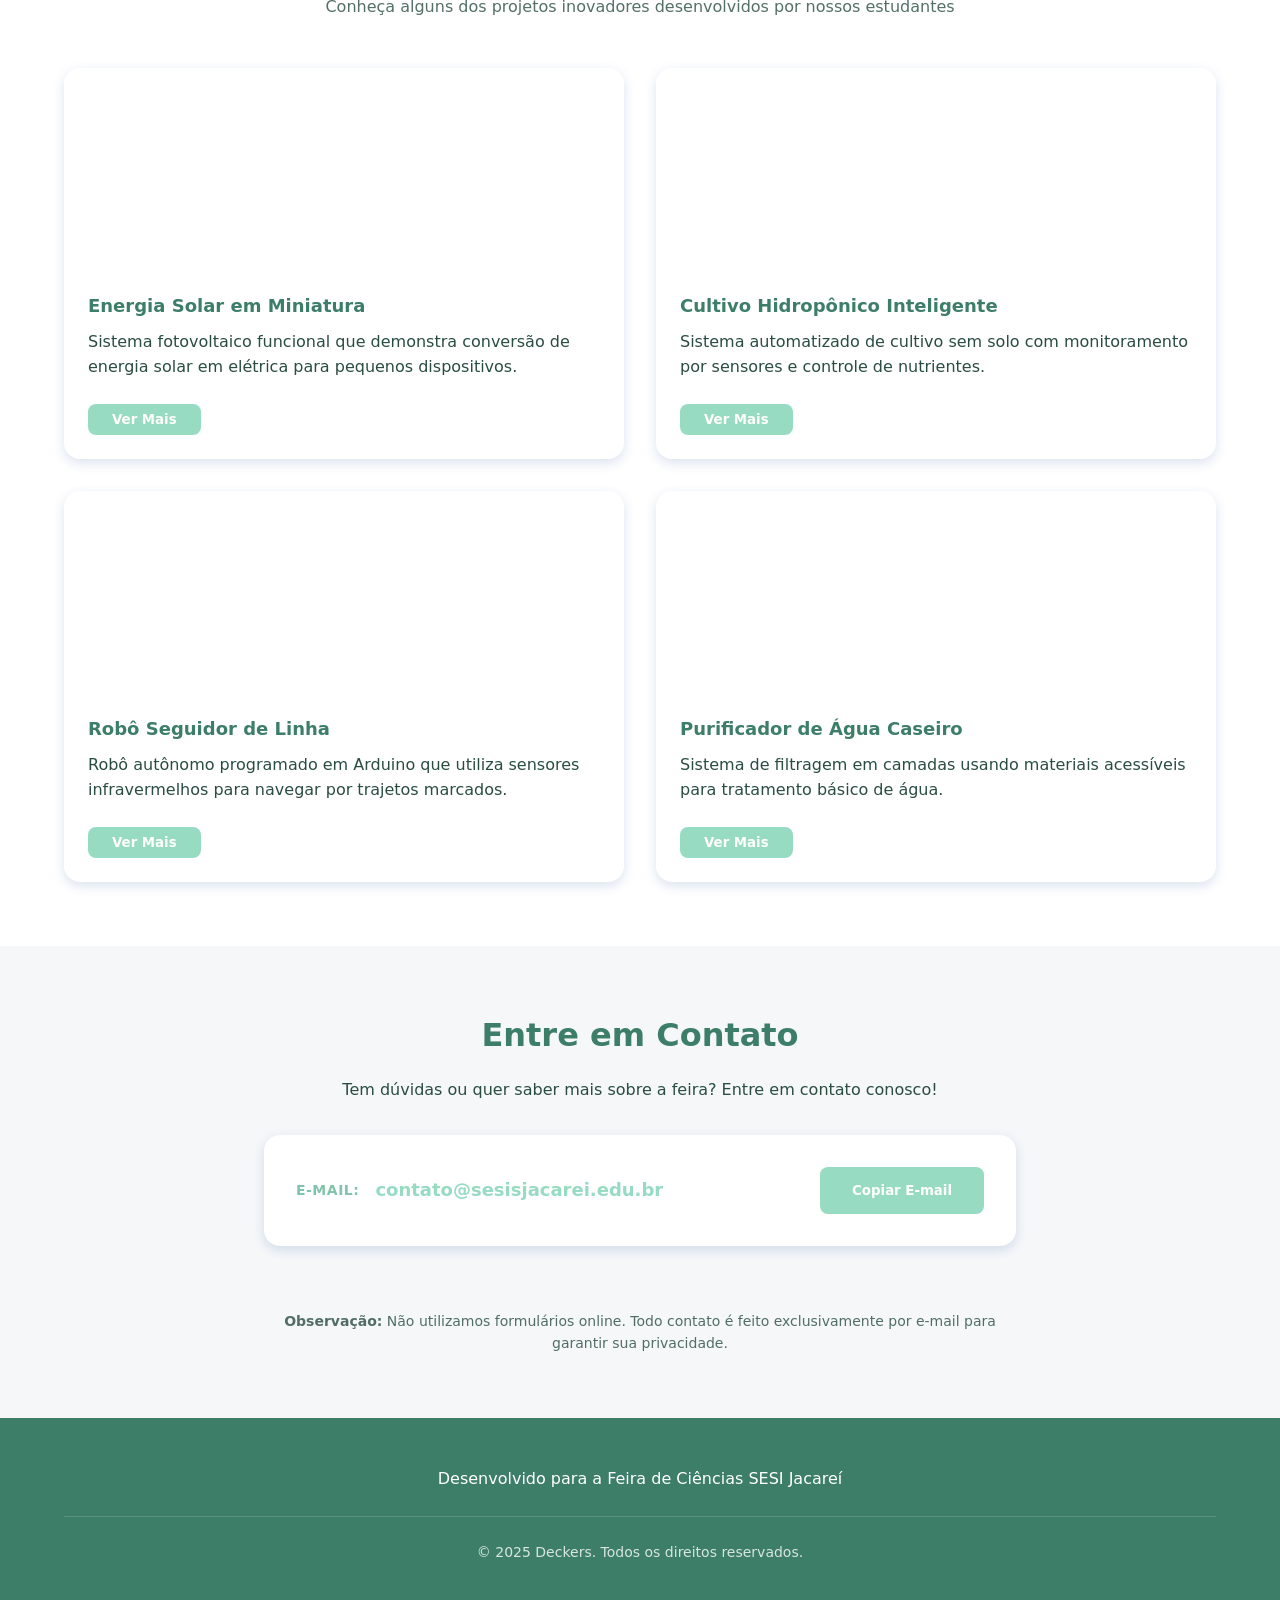
==== commit 0e63f92e: "Perfeito" ====
--- a/index.html
+++ b/index.html
@@ -10,7 +10,7 @@
     <meta name="description" content="Feira de Ciências SESI Jacareí - Explorando o futuro através da ciência e inovação">
     <meta name="theme-color" content="#0b3d91">
     <title>Feira de Ciências SESI Jacareí 2025</title>
-    <link rel="icon" href="images/geral/favicon.ico" type="image/x-icon">
+    <link rel="icon" href="favicon-16x16.png" type="image/x-icon">
     <link rel="stylesheet" href="styles.css">
 </head>
 <body>
@@ -19,7 +19,7 @@
         <div class="header__container">
             <div class="header__logo">
                 <a href="#hero" class="header__logo-link" aria-label="Ir para o início">
-                    <img src="images/geral/logo.png" alt="Logo SESI Jacareí" class="header__logo-img">
+                    <img src="logo_sesi.webp" alt="Logo SESI Jacareí" class="header__logo-img">
                     <span class="header__logo-text">Feira de Ciências SESI Jacareí</span>
                 </a>
             </div>
@@ -70,9 +70,9 @@
                 </div>
                 <div class="hero__image">
                     <picture>
-                        <source media="(min-width: 768px)" srcset="images/geral/hero-lg.jpg">
+                        <source media="(min-width: 768px)" srcset="estudantescapa.jpeg">
                         <img 
-                            src="images/geral/hero.jpg" 
+                            src="estudantescapa.jpeg" 
                             alt="Estudantes trabalhando em projetos científicos"
                             class="hero__img"
                             loading="lazy">
@@ -181,20 +181,10 @@
                 <p class="footer__text">
                     Desenvolvido para a Feira de Ciências SESI Jacareí
                 </p>
-                <div class="footer__social">
-                    <a href="#" class="footer__social-link" aria-label="Visite nosso Facebook">
-                        <img src="images/geral/facebook.svg" alt="" width="24" height="24">
-                    </a>
-                    <a href="#" class="footer__social-link" aria-label="Visite nosso Instagram">
-                        <img src="images/geral/instagram.svg" alt="" width="24" height="24">
-                    </a>
-                    <a href="#" class="footer__social-link" aria-label="Visite nosso YouTube">
-                        <img src="images/geral/youtube.svg" alt="" width="24" height="24">
-                    </a>
-                </div>
+                
             </div>
             <p class="footer__copyright">
-                &copy; 2025 SESI Jacareí. Todos os direitos reservados.
+                &copy; 2025 Deckers. Todos os direitos reservados.
             </p>
         </div>
     </footer>
--- a/styles.css
+++ b/styles.css
@@ -8,13 +8,13 @@
    1. CUSTOM PROPERTIES (Variáveis CSS)
    ======================================== */
 :root {
-    /* Paleta de cores - tons de azul */
-    --blue-900: #0b3d91;
-    --blue-700: #1464d2;
-    --blue-500: #2a8bf7;
-    --blue-300: #86bdfc;
-    --gray-100: #f5f7fb;
-    --text: #0b2140;
+    /* Paleta de cores - tons de verde */
+    --green-900: #3D7E68; /* Verde escuro */
+    --green-700: #80C4AC; /* Verde médio */
+    --green-500: #97DBC2; /* Verde claro */
+    --green-300: #b7e6d3; /* Verde mais claro (derivado) */
+    --gray-100: #f5f7f9;
+    --text: #2A4D40; /* Tom escuro derivado do verde principal */
     --white: #ffffff;
     
     /* Tipografia */
@@ -158,7 +158,7 @@
     display: flex;
     align-items: center;
     gap: var(--spacing-sm);
-    color: var(--blue-900);
+    color: var(--green-900);
     transition: color var(--transition-base);
 }
 
@@ -174,7 +174,7 @@
 
 .header__logo-link:hover,
 .header__logo-link:focus {
-    color: var(--blue-500);
+    color: var(--green-500);
 }
 
 /* Menu hamburger (mobile) */
@@ -270,11 +270,11 @@
 .nav__link:hover,
 .nav__link:focus {
     background-color: var(--gray-100);
-    color: var(--blue-700);
+    color: var(--green-700);
 }
 
 .nav__link--active {
-    background-color: var(--blue-500);
+    background-color: var(--green-500);
     color: var(--white);
 }
 
@@ -294,7 +294,7 @@
    5. HERO SECTION
    ======================================== */
 .hero {
-    background: linear-gradient(135deg, var(--blue-900) 0%, var(--blue-700) 100%);
+    background: linear-gradient(135deg, var(--green-900) 0%, var(--green-700) 100%);
     color: var(--white);
     padding: var(--spacing-2xl) var(--spacing-sm);
     min-height: calc(100vh - var(--header-height));
@@ -398,7 +398,7 @@
 .about__title {
     font-size: var(--font-size-xl);
     font-weight: 700;
-    color: var(--blue-900);
+    color: var(--green-900);
     margin-bottom: var(--spacing-lg);
     text-align: center;
 }
@@ -437,7 +437,7 @@
 .about__highlight-title {
     font-size: var(--font-size-lg);
     font-weight: 600;
-    color: var(--blue-700);
+    color: var(--green-700);
     margin-bottom: var(--spacing-xs);
 }
 
@@ -461,7 +461,7 @@
 .projects__title {
     font-size: var(--font-size-xl);
     font-weight: 700;
-    color: var(--blue-900);
+    color: var(--green-900);
     margin-bottom: var(--spacing-sm);
     text-align: center;
 }
@@ -512,7 +512,7 @@
 .project-card__title {
     font-size: var(--font-size-lg);
     font-weight: 600;
-    color: var(--blue-900);
+    color: var(--green-900);
     margin-bottom: var(--spacing-xs);
 }
 
@@ -527,7 +527,7 @@
 .project-card__btn {
     align-self: flex-start;
     padding: var(--spacing-xs) var(--spacing-md);
-    background-color: var(--blue-500);
+    background-color: var(--green-500);
     color: var(--white);
     font-weight: 600;
     border-radius: var(--radius-md);
@@ -536,7 +536,7 @@
 
 .project-card__btn:hover,
 .project-card__btn:focus {
-    background-color: var(--blue-700);
+    background-color: var(--green-700);
     transform: scale(1.05);
 }
 
@@ -556,7 +556,7 @@
 .contact__title {
     font-size: var(--font-size-xl);
     font-weight: 700;
-    color: var(--blue-900);
+    color: var(--green-900);
     margin-bottom: var(--spacing-sm);
 }
 
@@ -587,7 +587,7 @@
 .contact__email-label {
     font-size: var(--font-size-sm);
     font-weight: 600;
-    color: var(--blue-700);
+    color: var(--green-700);
     text-transform: uppercase;
     letter-spacing: 0.5px;
 }
@@ -595,20 +595,20 @@
 .contact__email-link {
     font-size: var(--font-size-lg);
     font-weight: 600;
-    color: var(--blue-500);
+    color: var(--green-500);
     word-break: break-all;
     transition: color var(--transition-base);
 }
 
 .contact__email-link:hover,
 .contact__email-link:focus {
-    color: var(--blue-700);
+    color: var(--green-700);
     text-decoration: underline;
 }
 
 .contact__copy-btn {
     padding: var(--spacing-sm) var(--spacing-lg);
-    background-color: var(--blue-500);
+    background-color: var(--green-500);
     color: var(--white);
     font-weight: 600;
     border-radius: var(--radius-md);
@@ -617,7 +617,7 @@
 
 .contact__copy-btn:hover,
 .contact__copy-btn:focus {
-    background-color: var(--blue-700);
+    background-color: var(--green-700);
     transform: scale(1.05);
 }
 
@@ -625,7 +625,7 @@
     min-height: 24px;
     font-size: var(--font-size-sm);
     font-weight: 600;
-    color: var(--blue-700);
+    color: var(--green-700);
     margin-bottom: var(--spacing-sm);
 }
 
@@ -640,7 +640,7 @@
    9. FOOTER
    ======================================== */
 .footer {
-    background-color: var(--blue-900);
+    background-color: var(--green-900);
     color: var(--white);
     padding: var(--spacing-xl) var(--spacing-sm);
 }
@@ -679,7 +679,7 @@
 
 .footer__social-link:hover,
 .footer__social-link:focus {
-    background-color: var(--blue-500);
+    background-color: var(--green-500);
     transform: translateY(-4px);
 }
 
@@ -768,7 +768,7 @@
 .modal__title {
     font-size: var(--font-size-xl);
     font-weight: 700;
-    color: var(--blue-900);
+    color: var(--green-900);
     margin-bottom: var(--spacing-md);
     padding-right: var(--spacing-xl);
 }
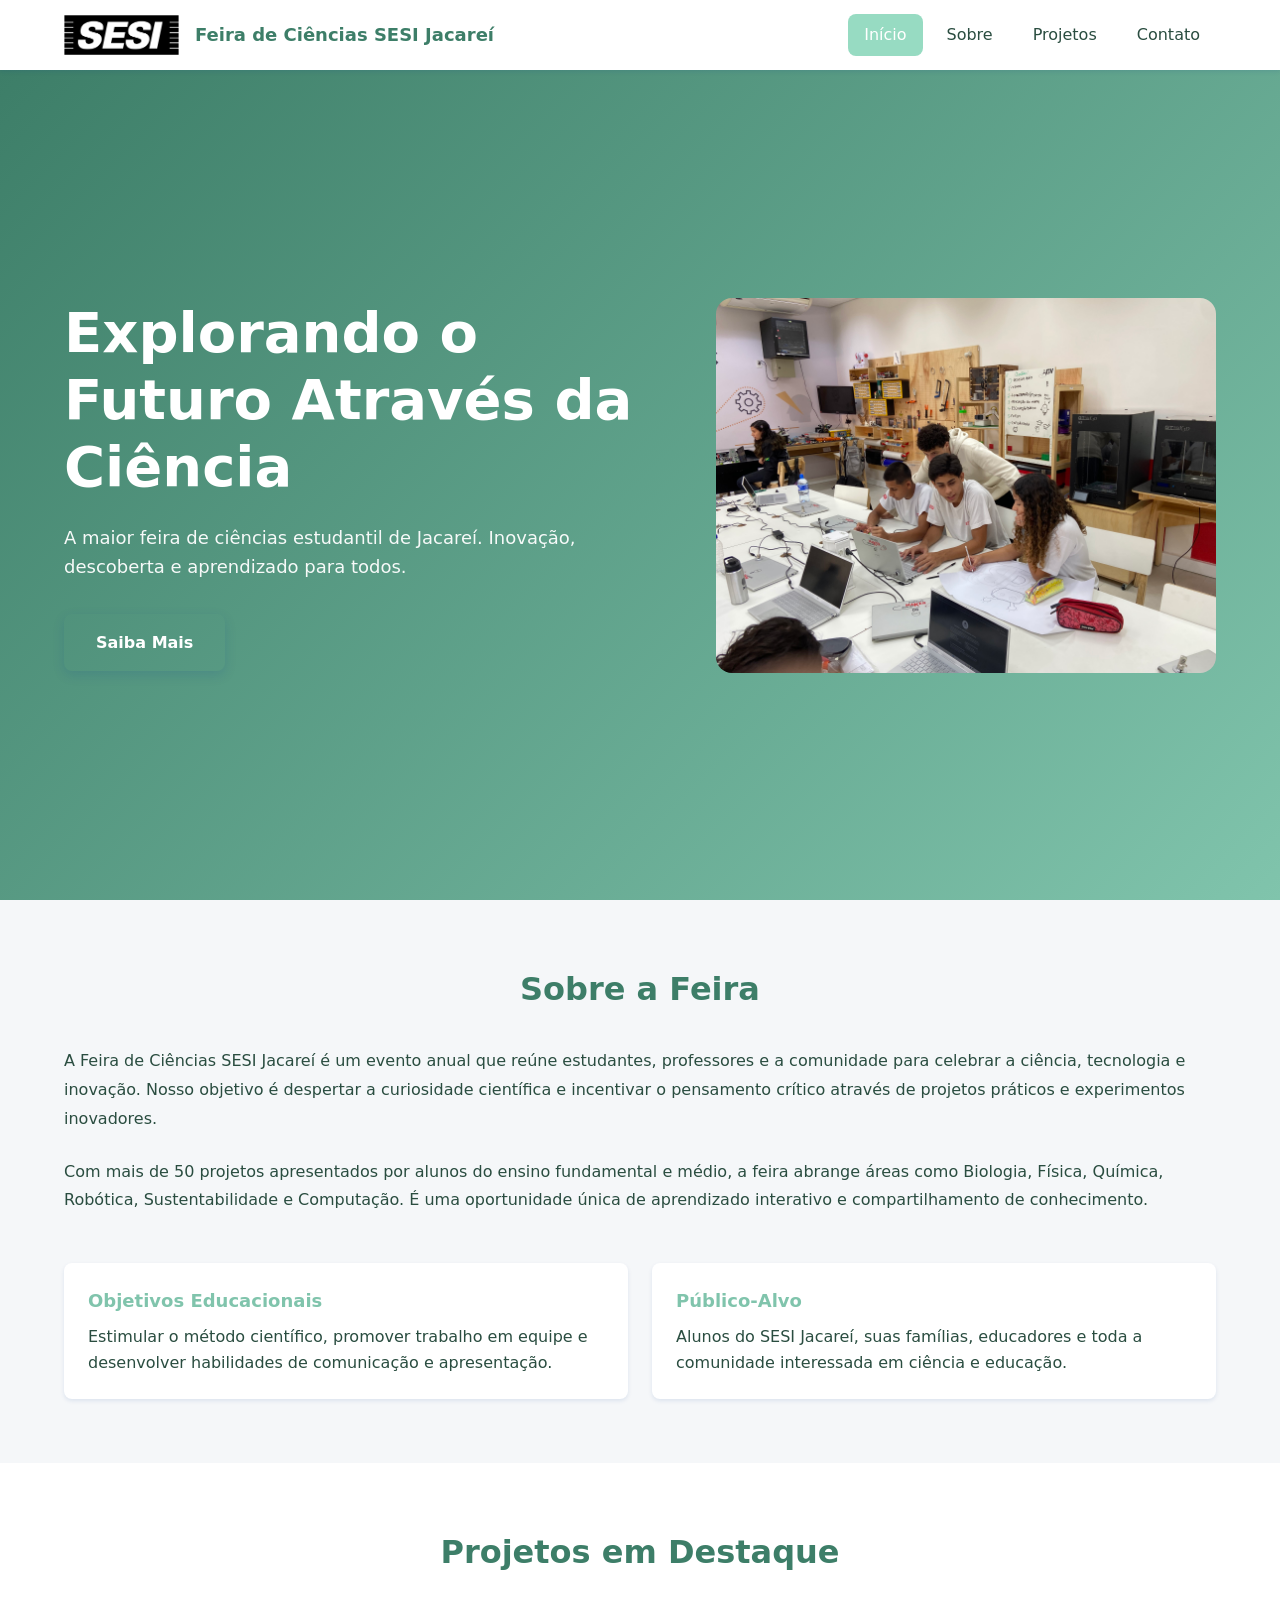
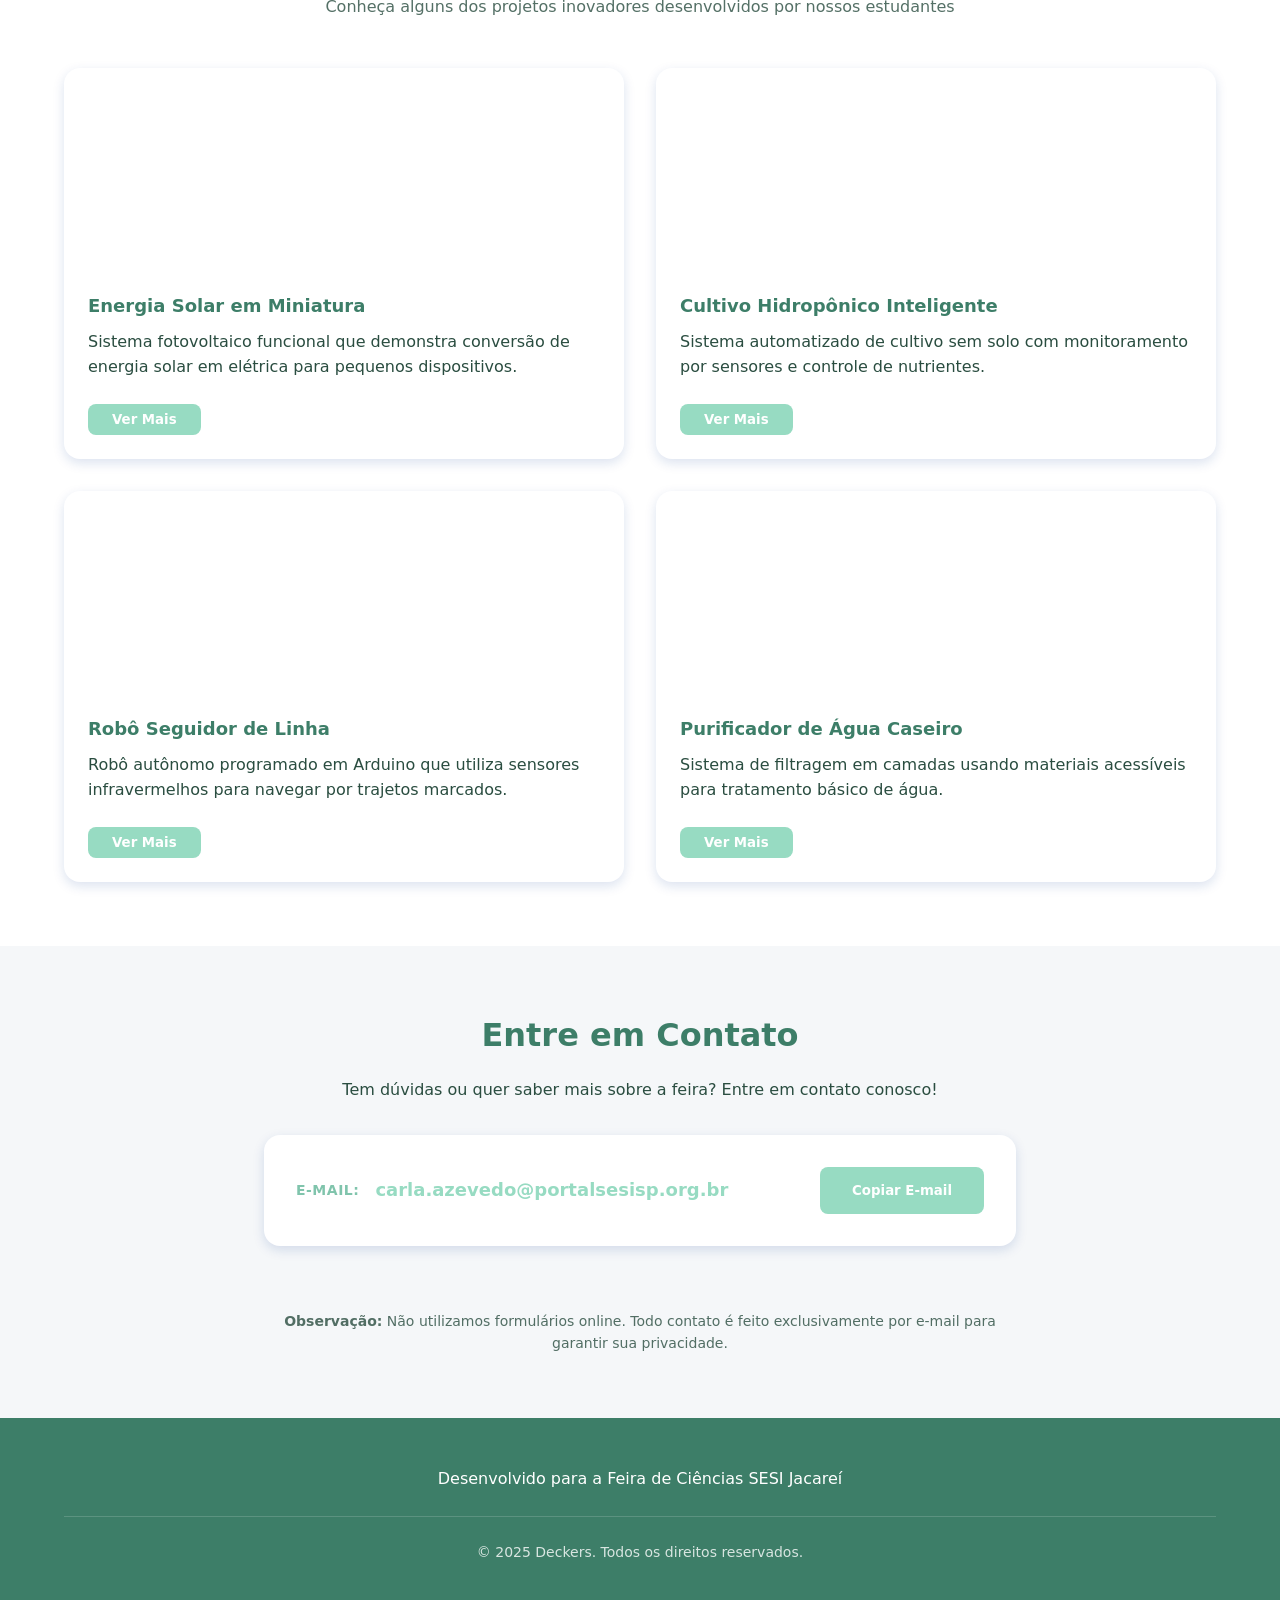
==== commit d7c6a763: "Contato" ====
--- a/index.html
+++ b/index.html
@@ -146,7 +146,7 @@
                             href="mailto:contato@sesisjacarei.edu.br" 
                             class="contact__email-link"
                             id="email-link">
-                            contato@sesisjacarei.edu.br
+                            carla.azevedo@portalsesisp.org.br
                         </a>
                     </div>
                     <button 
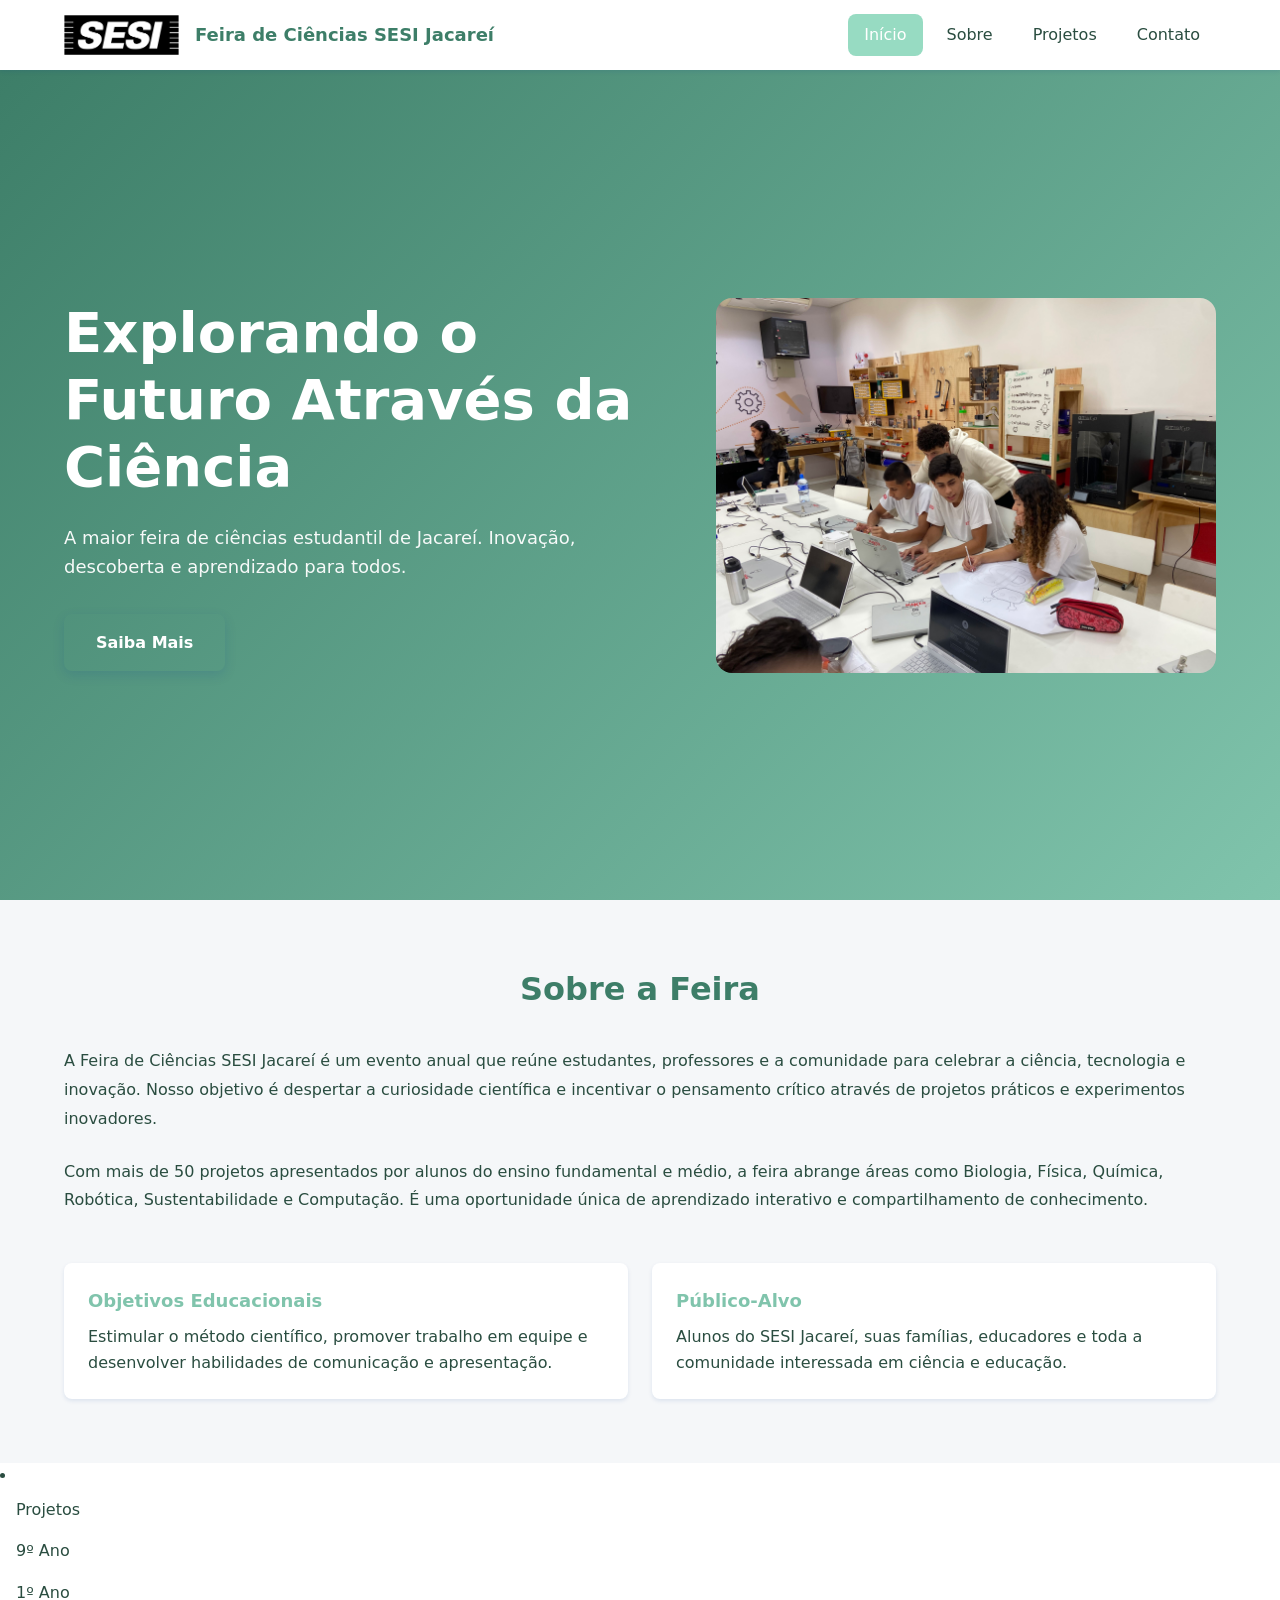
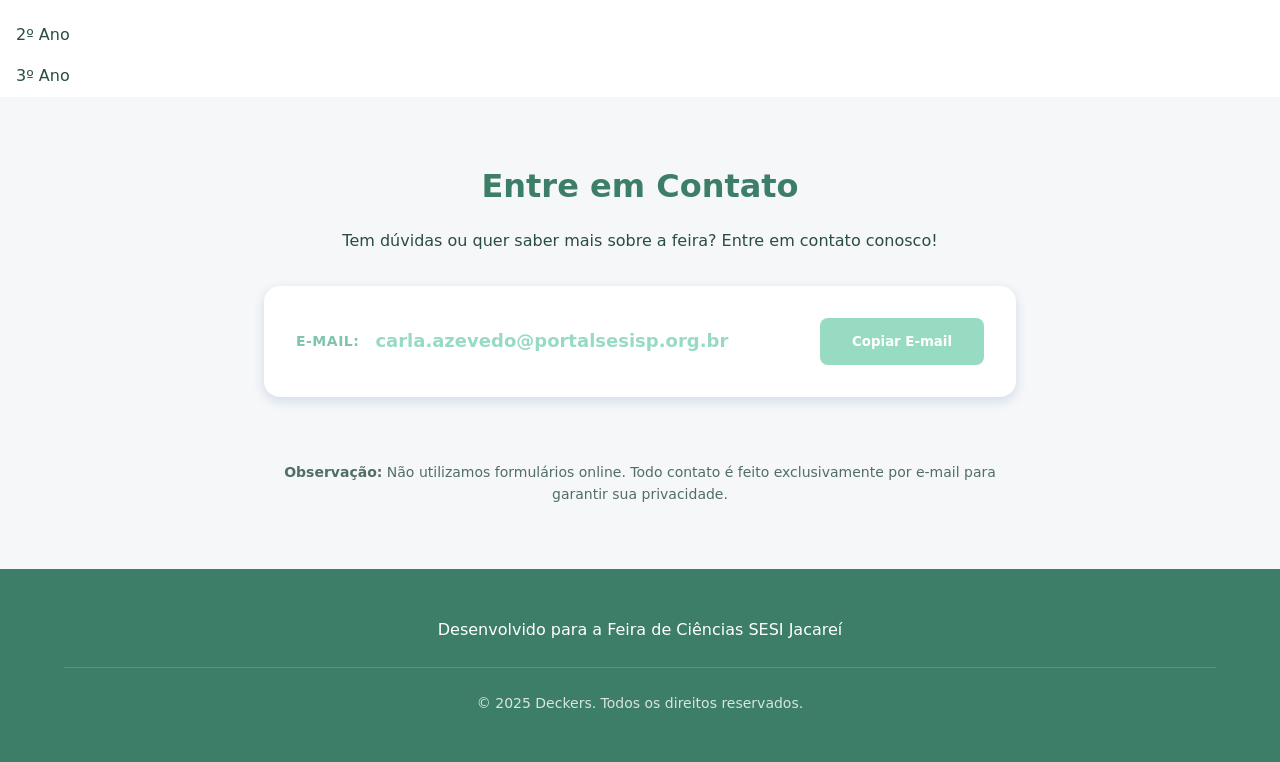
==== commit f15d28cb: "Add structure and first sala page for project rooms Created sala-9ano.html as a template for project" ====
--- a/index.html
+++ b/index.html
@@ -119,18 +119,16 @@
         </section>
 
         <!-- Projetos Section -->
-        <section class="projects" id="projects">
-            <div class="projects__container">
-                <h2 class="projects__title">Projetos em Destaque</h2>
-                <p class="projects__subtitle">
-                    Conheça alguns dos projetos inovadores desenvolvidos por nossos estudantes
-                </p>
-                <div class="projects__grid" id="projects-grid">
-                    <!-- Cards serão inseridos via JavaScript -->
-                </div>
-            </div>
-        </section>
-
+
+                    <li class="nav__item nav__item--dropdown">
+                        <a href="#" class="nav__link">Projetos</a>
+                        <ul class="nav__dropdown">
+                            <li><a href="sala-9ano.html" class="nav__link">9º Ano</a></li>
+                            <li><a href="sala-1ano.html" class="nav__link">1º Ano</a></li>
+                            <li><a href="sala-2ano.html" class="nav__link">2º Ano</a></li>
+                            <li><a href="sala-3ano.html" class="nav__link">3º Ano</a></li>
+                        </ul>
+                    </li>
         <!-- Contato Section -->
         <section class="contact" id="contact">
             <div class="contact__container">
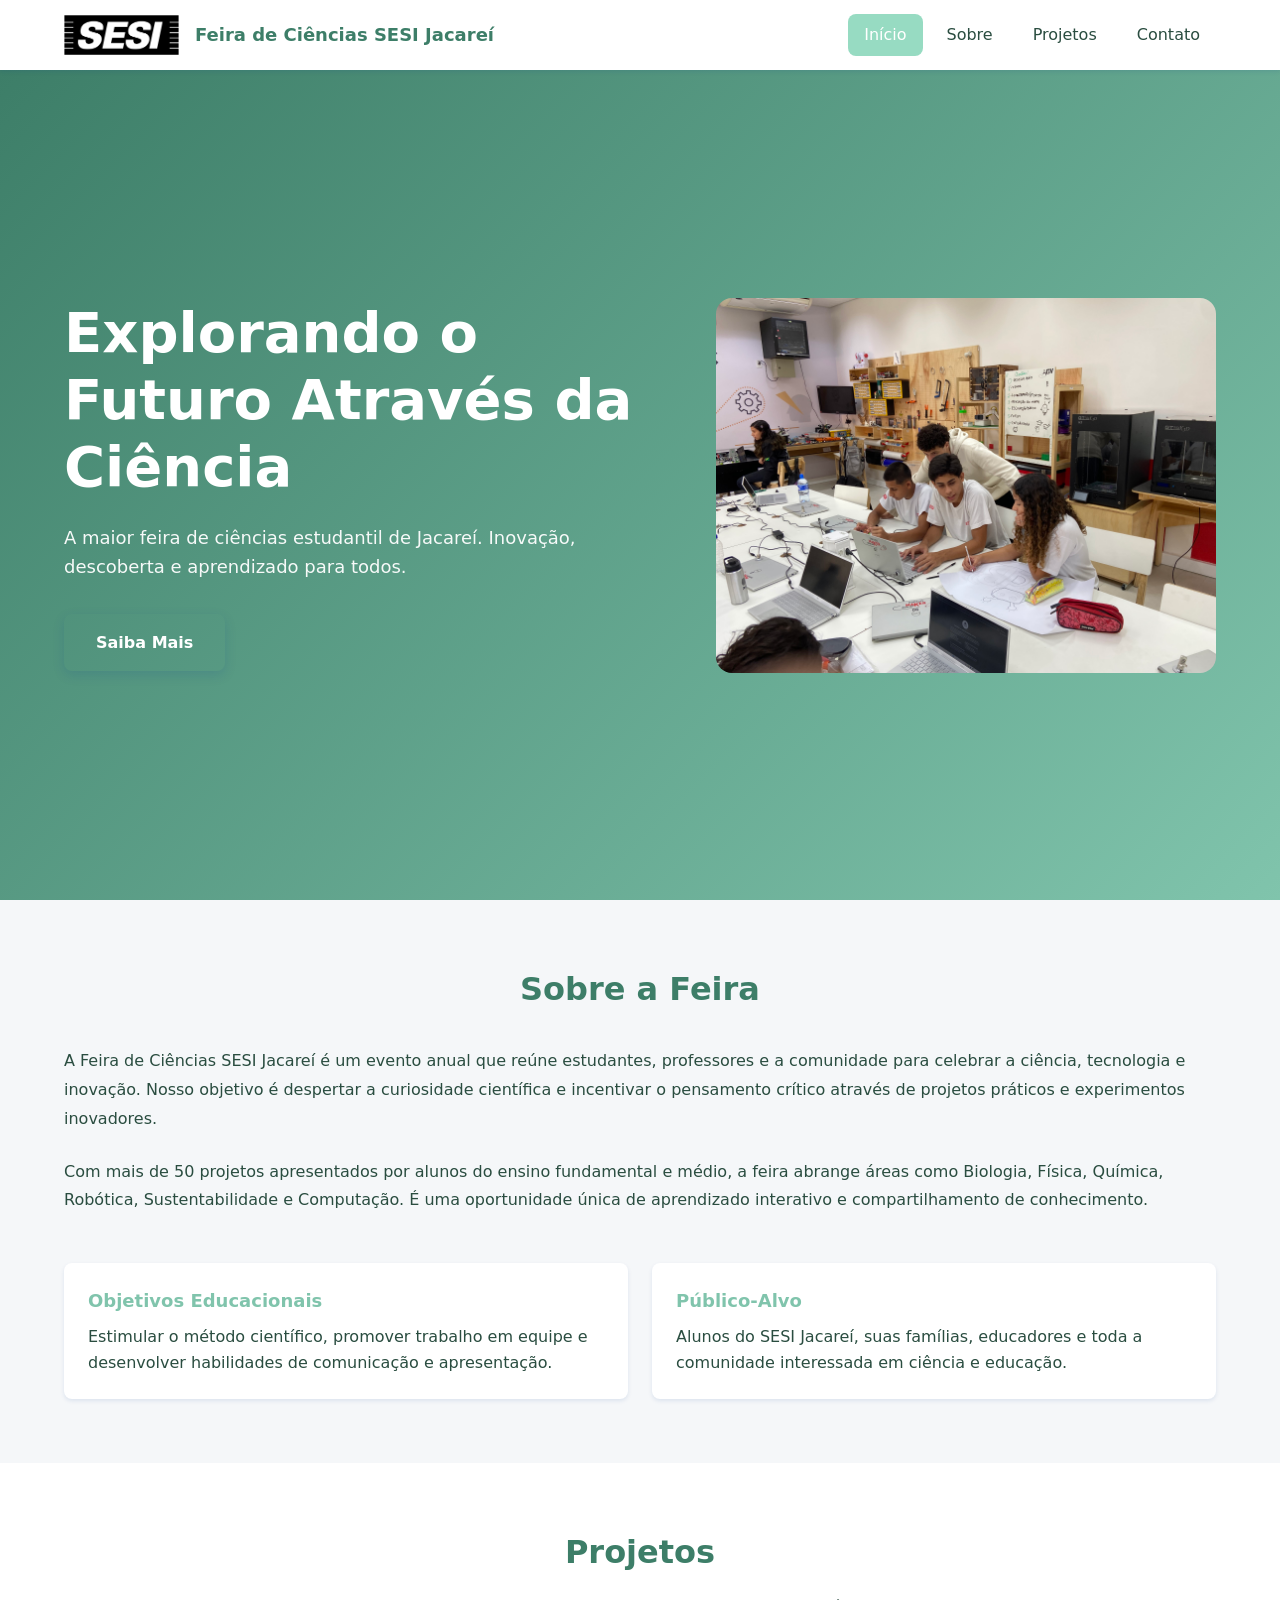
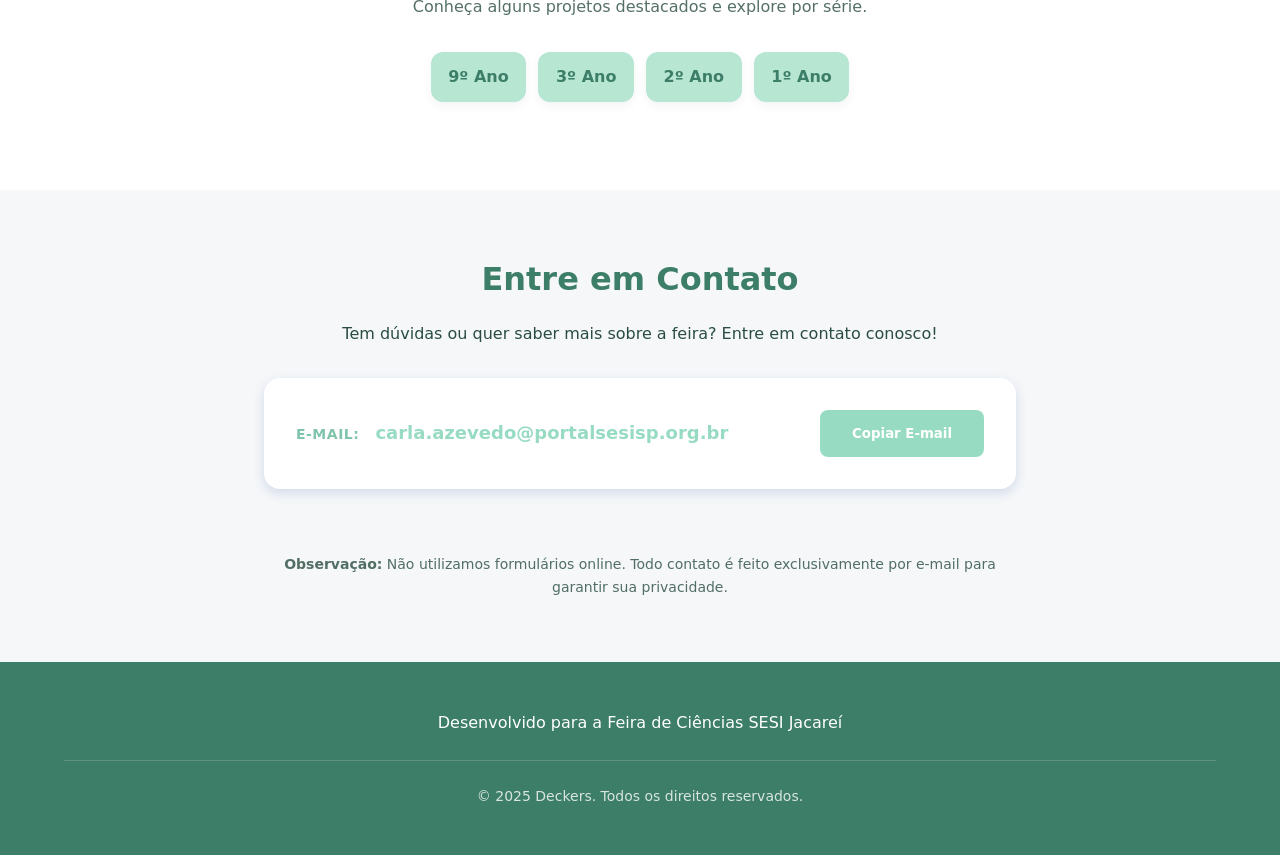
==== commit 738ac5d0: "Add modal gallery and quick links to projects section Introduces a dynamic image gallery in the proj" ====
--- a/index.html
+++ b/index.html
@@ -119,16 +119,23 @@
         </section>
 
         <!-- Projetos Section -->
-
-                    <li class="nav__item nav__item--dropdown">
-                        <a href="#" class="nav__link">Projetos</a>
-                        <ul class="nav__dropdown">
-                            <li><a href="sala-9ano.html" class="nav__link">9º Ano</a></li>
-                            <li><a href="sala-1ano.html" class="nav__link">1º Ano</a></li>
-                            <li><a href="sala-2ano.html" class="nav__link">2º Ano</a></li>
-                            <li><a href="sala-3ano.html" class="nav__link">3º Ano</a></li>
-                        </ul>
-                    </li>
+        <section class="projects projects--compact" id="projects" aria-labelledby="projects-title">
+            <div class="projects__container">
+                <h2 class="projects__title" id="projects-title">Projetos</h2>
+                <p class="projects__subtitle">Conheça alguns projetos destacados e explore por série.</p>
+
+                <div class="projects__quick-links" aria-label="Links rápidos por série">
+                    <a class="projects__link" href="sala-9ano.html">9º Ano</a>
+                    <a class="projects__link" href="sala-3ano.html">3º Ano</a>
+                    <a class="projects__link" href="sala-2ano.html">2º Ano</a>
+                    <a class="projects__link" href="sala-1ano.html">1º Ano</a>
+                </div>
+
+                <div id="projects-grid" class="projects__grid" role="list" aria-live="polite">
+                    <!-- Os cards são renderizados dinamicamente por `script.js` -->
+                </div>
+            </div>
+        </section>
         <!-- Contato Section -->
         <section class="contact" id="contact">
             <div class="contact__container">
--- a/styles.css
+++ b/styles.css
@@ -479,6 +479,62 @@
     gap: var(--spacing-lg);
 }
 
+/* Links rápidos por série (barra acima do grid) */
+.projects__quick-links {
+    display: flex;
+    flex-wrap: wrap;
+    gap: 0.75rem;
+    justify-content: center;
+    margin-bottom: var(--spacing-md);
+}
+
+.projects__link {
+    display: inline-block;
+    padding: 0.5rem 0.75rem;
+    background-color: var(--green-500);
+    color: var(--white);
+    font-weight: 600;
+    border-radius: var(--radius-md);
+    transition: transform var(--transition-base), background-color var(--transition-base);
+}
+
+.projects__link:hover,
+.projects__link:focus {
+    background-color: var(--green-700);
+    transform: translateY(-3px);
+}
+
+/* Modo compacto: mostrar apenas título, subtítulo e os botões de série */
+.projects--compact .projects__grid {
+    display: none;
+}
+
+/* Ajustes visuais para os botões (como no anexo) */
+.projects__link {
+    padding: 0.75rem 1.1rem;
+    border-radius: 12px;
+    background-color: #b7e6d3; /* tom mais claro para combinar com exemplo */
+    color: var(--green-900);
+    box-shadow: 0 4px 10px rgba(34, 64, 55, 0.06);
+    font-size: 1rem;
+}
+
+.projects__link:hover,
+.projects__link:focus {
+    background-color: #97dbc2;
+    color: var(--green-900);
+    transform: translateY(-2px);
+}
+
+/* Espaçamento maior entre título e os botões para corresponder ao anexo */
+.projects__title {
+    margin-bottom: var(--spacing-sm);
+}
+
+.projects__subtitle {
+    margin-bottom: var(--spacing-lg);
+}
+
 /* Card de projeto (BEM) */
 .project-card {
     background-color: var(--white);
@@ -538,6 +594,24 @@
 .project-card__btn:focus {
     background-color: var(--green-700);
     transform: scale(1.05);
+}
+
+/* Tornar o link do card ocupando toda a área do card (imagem + conteúdo) */
+.project-card__link {
+    display: block;
+    color: inherit;
+    text-decoration: none;
+}
+
+.project-card__actions {
+    padding: var(--spacing-md);
+    display: flex;
+    justify-content: flex-start;
+}
+
+/* Ajuste para que o botão 'Ver Mais' apareça alinhado e com espaço */
+.project-card__btn {
+    min-width: 120px;
 }
 
 /* ========================================
